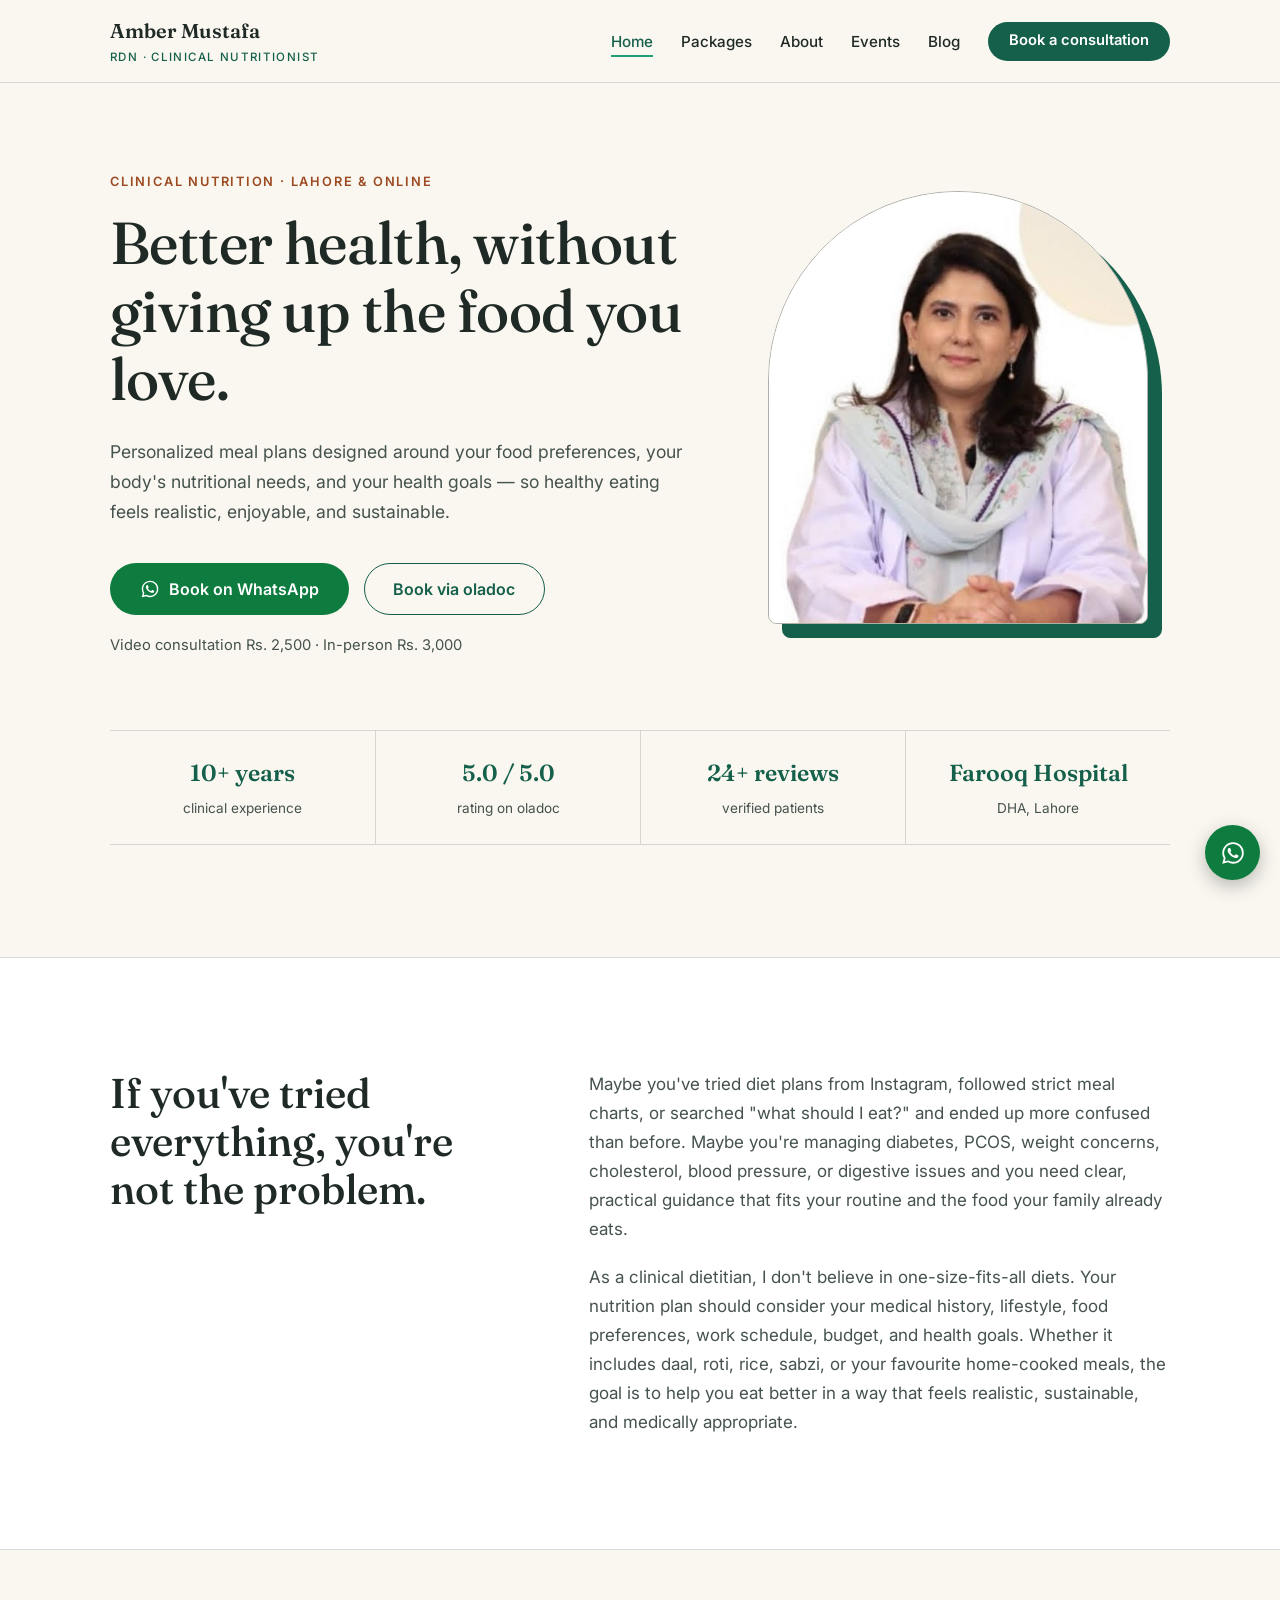
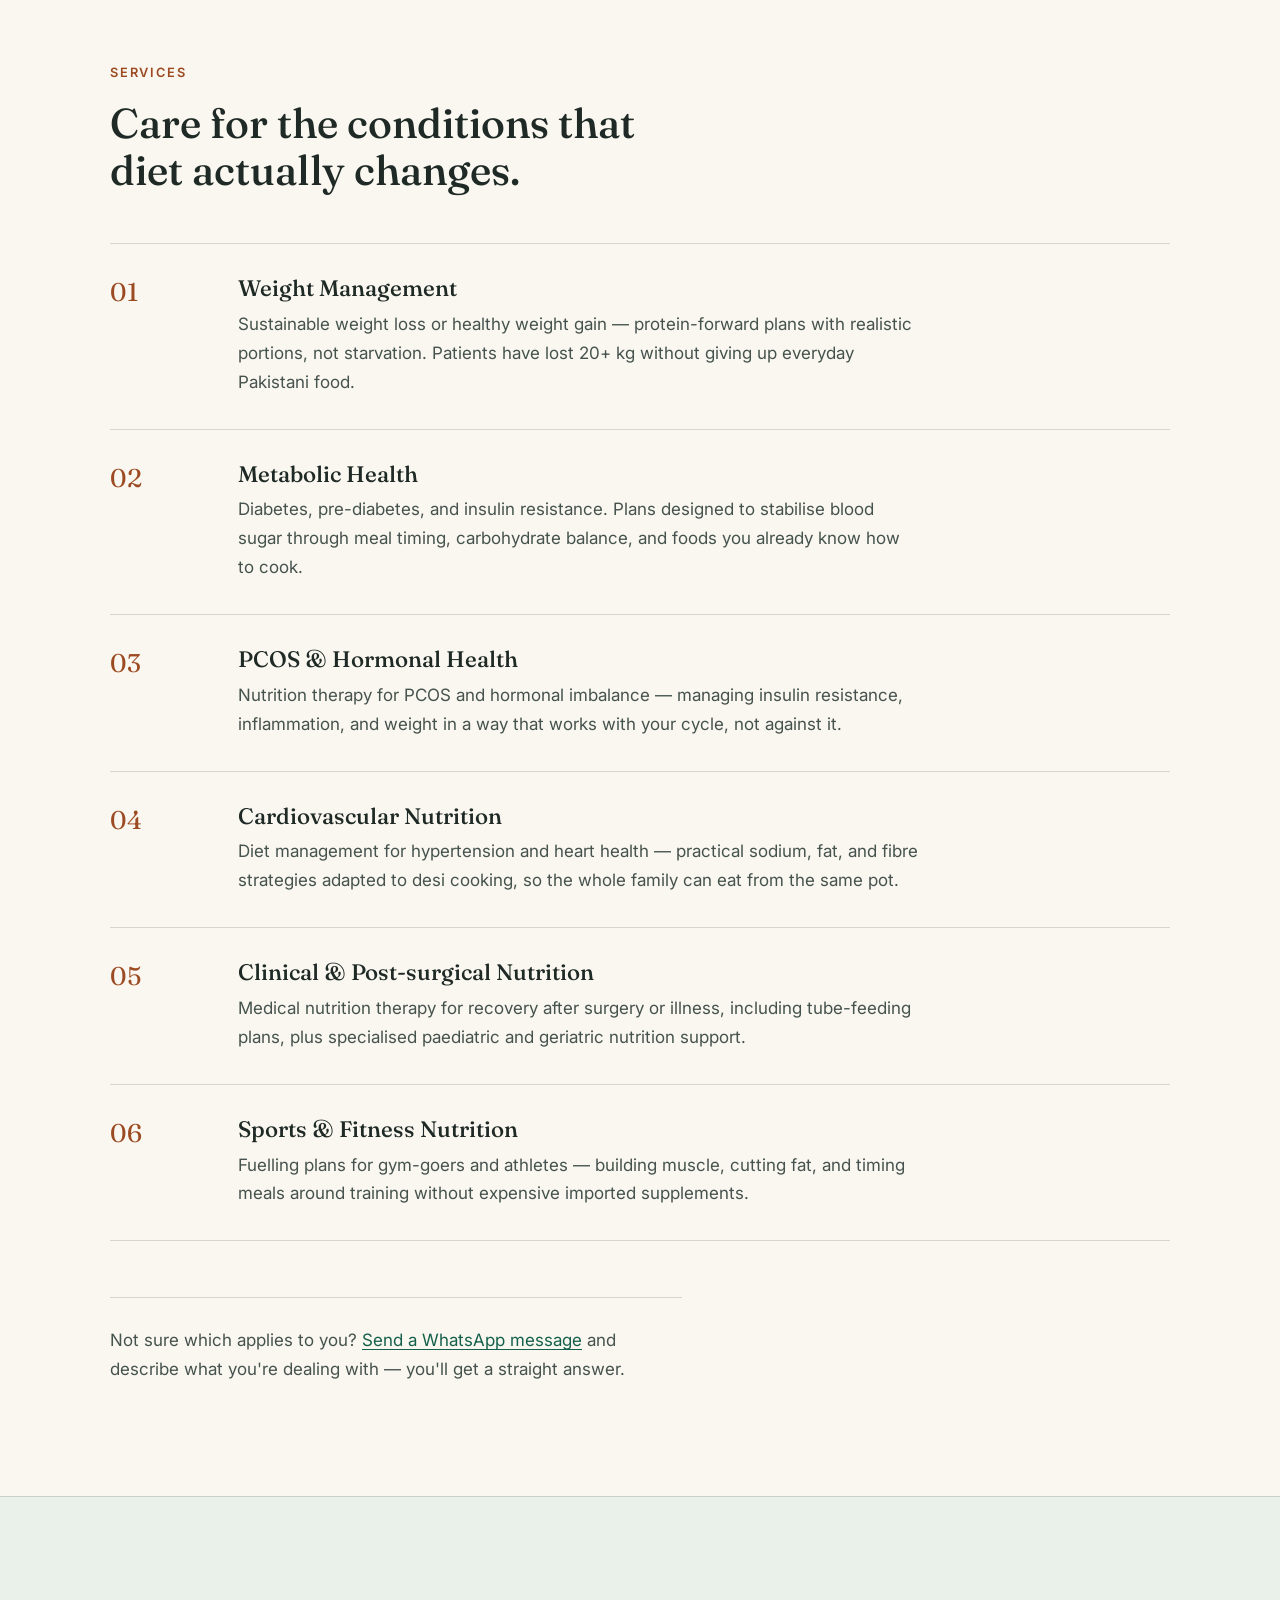
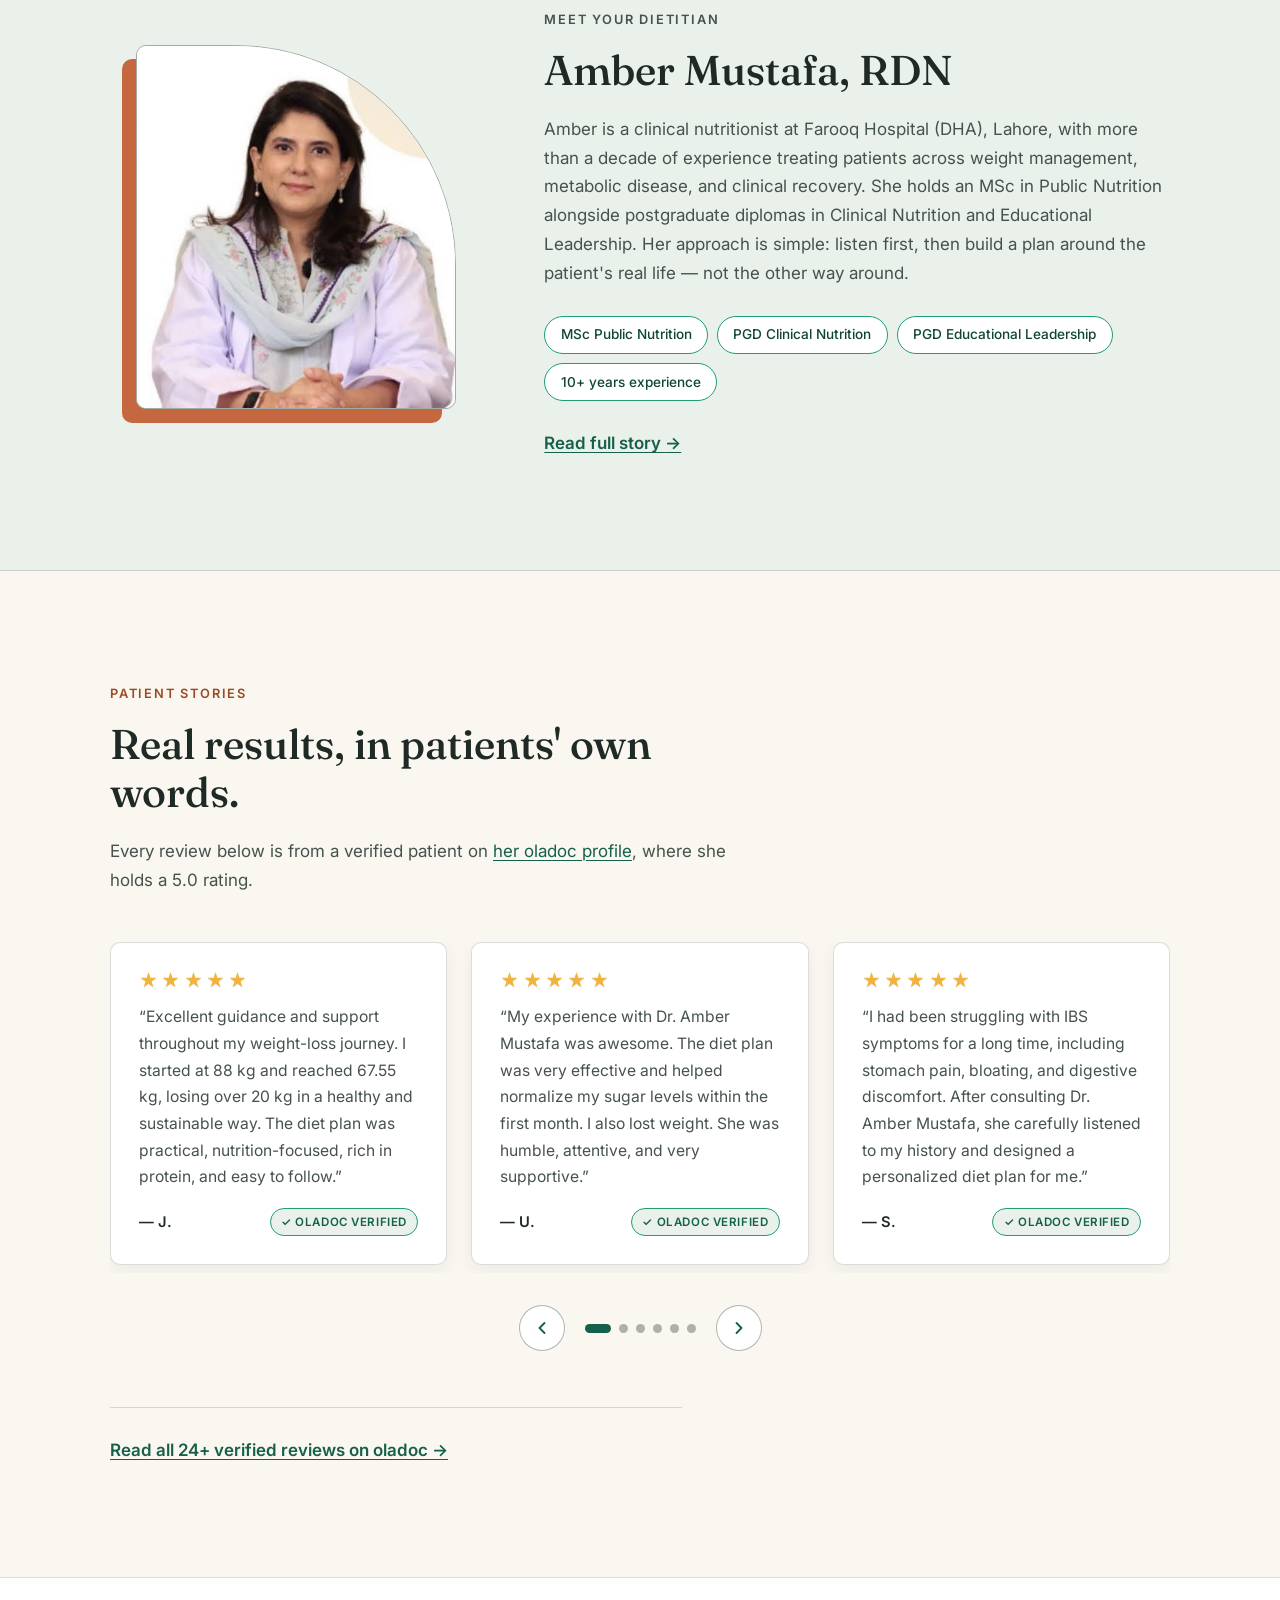
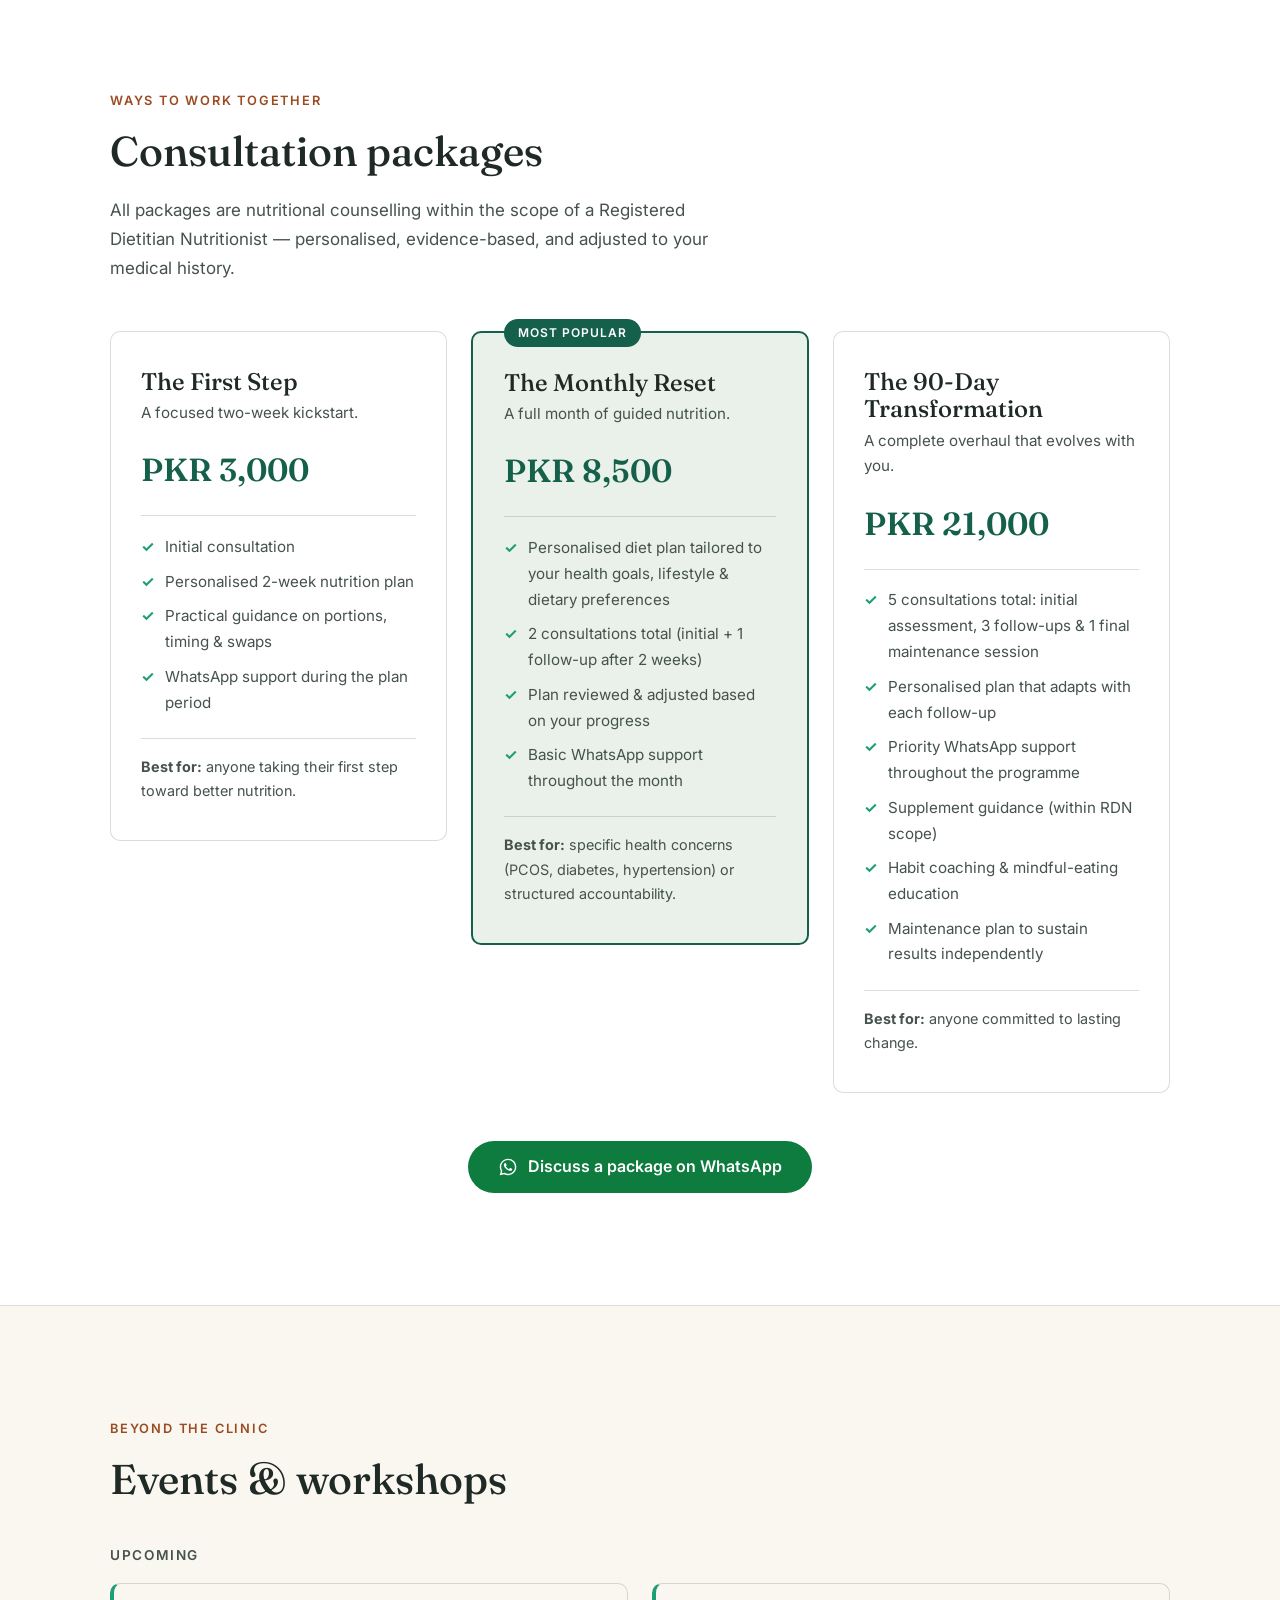
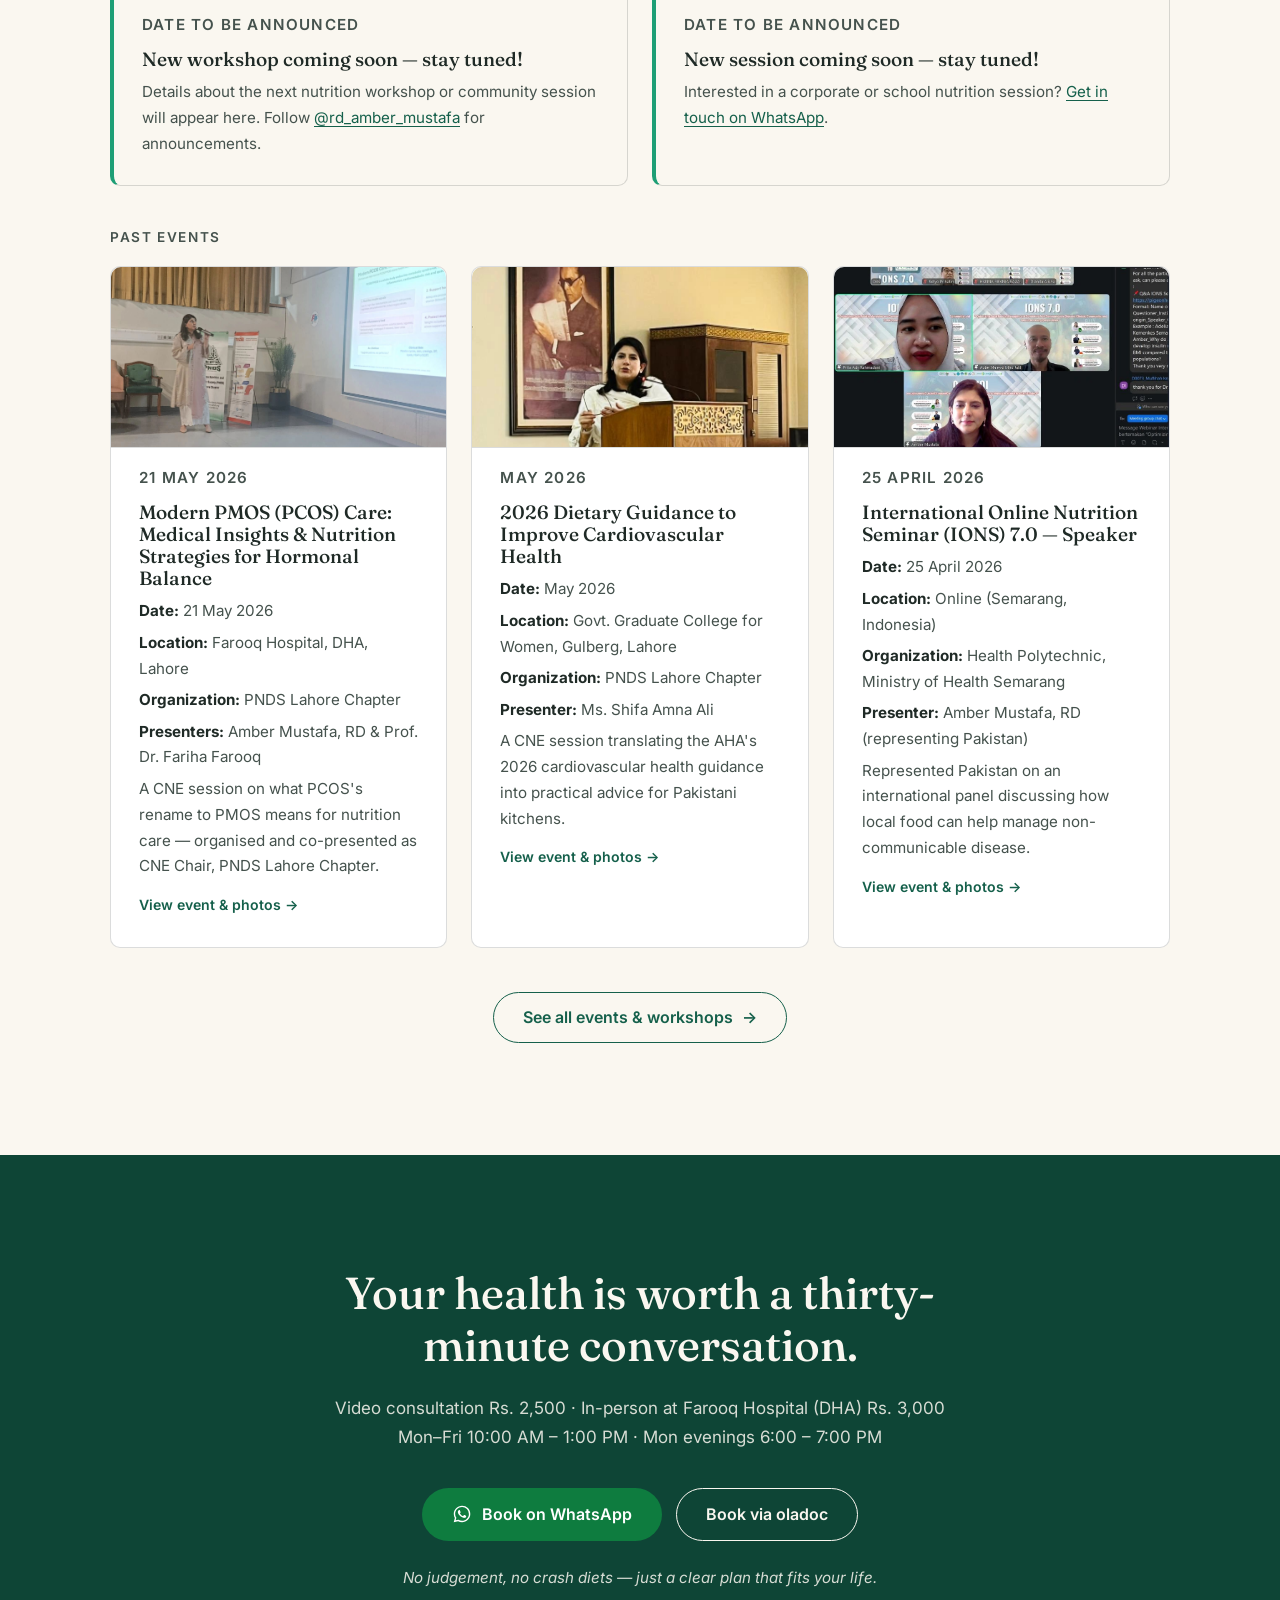
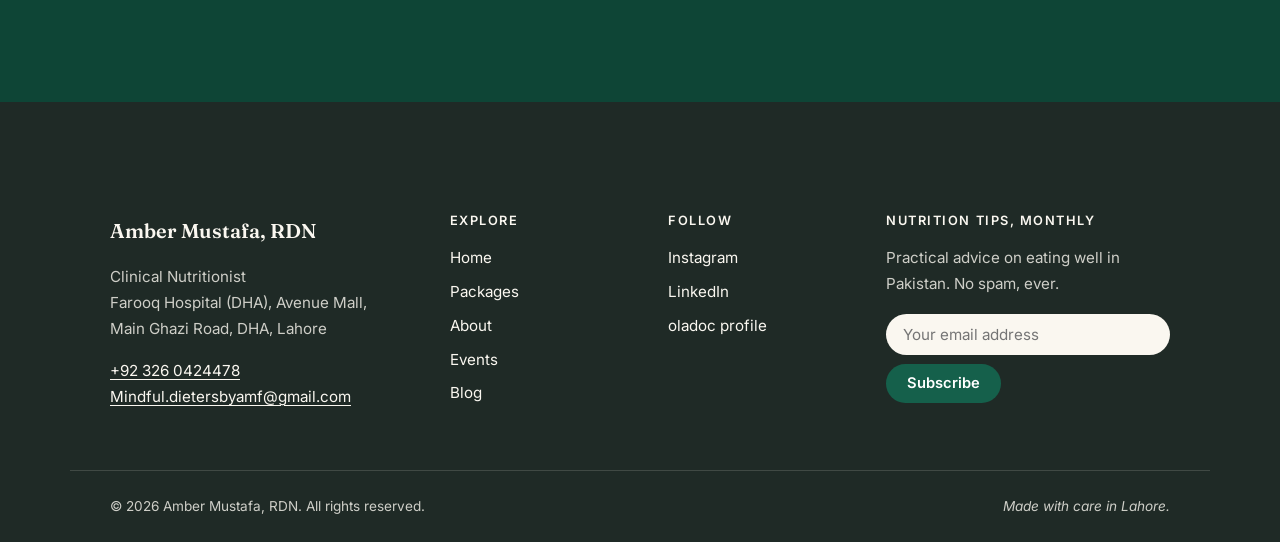
==== index.html @ fe20ed9d "Add files via upload" ====
<!DOCTYPE html>
<html lang="en">
<head>
  <meta charset="UTF-8">
  <meta name="viewport" content="width=device-width, initial-scale=1.0">
  <title>Amber Mustafa, RDN — Clinical Nutritionist in Lahore | Diet Plans Built Around Pakistani Food</title>
  <meta name="description" content="Book a consultation with Amber Mustafa, RDN — clinical nutritionist at Farooq Hospital DHA, Lahore. 10+ years of experience, 5.0★ on oladoc. Personalised plans for weight, diabetes, PCOS and more.">

  <!-- Open Graph -->
  <meta property="og:type" content="website">
  <meta property="og:title" content="Amber Mustafa, RDN — Clinical Nutritionist in Lahore">
  <meta property="og:description" content="Evidence-based nutrition care built around real Pakistani food. 10+ years of experience, 5.0★ rated on oladoc. Consult online or at Farooq Hospital DHA, Lahore.">
  <meta property="og:image" content="assets/images/amber-headshot.jpeg">
  <meta property="og:locale" content="en_PK">

  <!-- Twitter Card -->
  <meta name="twitter:card" content="summary_large_image">
  <meta name="twitter:title" content="Amber Mustafa, RDN — Clinical Nutritionist in Lahore">
  <meta name="twitter:description" content="Evidence-based nutrition care built around real Pakistani food. 10+ years of experience, 5.0★ rated on oladoc.">
  <meta name="twitter:image" content="assets/images/amber-headshot.jpeg">

  <!-- Fonts -->
  <link rel="preconnect" href="https://fonts.googleapis.com">
  <link rel="preconnect" href="https://fonts.gstatic.com" crossorigin>
  <link href="https://fonts.googleapis.com/css2?family=Fraunces:opsz,wght@9..144,400;9..144,500;9..144,600&family=Inter:wght@400;500;600&display=swap" rel="stylesheet">

  <link rel="stylesheet" href="style.css">

  <!-- Structured data: LocalBusiness + Person -->
  <script type="application/ld+json">
  {
    "@context": "https://schema.org",
    "@graph": [
      {
        "@type": "LocalBusiness",
        "@id": "#practice",
        "name": "Amber Mustafa, RDN — Clinical Nutritionist",
        "description": "Clinical nutrition and dietetics practice offering medical nutrition therapy, weight management, PCOS, diabetes and cardiovascular diet care in Lahore, Pakistan.",
        "image": "assets/images/amber-headshot.jpeg",
        "telephone": "+923260424478",
        "email": "Mindful.dietersbyamf@gmail.com",
        "priceRange": "PKR 2,500 – PKR 21,000",
        "address": {
          "@type": "PostalAddress",
          "streetAddress": "Farooq Hospital (DHA), Avenue Mall, Main Ghazi Road, DHA",
          "addressLocality": "Lahore",
          "addressCountry": "PK"
        },
        "openingHoursSpecification": [
          {
            "@type": "OpeningHoursSpecification",
            "dayOfWeek": ["Monday", "Tuesday", "Wednesday", "Thursday", "Friday"],
            "opens": "10:00",
            "closes": "13:00"
          },
          {
            "@type": "OpeningHoursSpecification",
            "dayOfWeek": "Monday",
            "opens": "18:00",
            "closes": "19:00"
          }
        ],
        "aggregateRating": {
          "@type": "AggregateRating",
          "ratingValue": "5.0",
          "reviewCount": "24"
        },
        "sameAs": [
          "https://www.instagram.com/rd_amber_mustafa/",
          "https://www.linkedin.com/in/amber-mustafa-rdn-b37b24142/",
          "https://oladoc.com/pakistan/lahore/dr/dietitian/amber-mustafa/3514798"
        ]
      },
      {
        "@type": "Person",
        "name": "Amber Mustafa",
        "honorificSuffix": "RDN",
        "jobTitle": "Clinical Nutritionist",
        "worksFor": { "@id": "#practice" },
        "alumniOf": "MSc Public Nutrition, PGD Clinical Nutrition, PGD Educational Leadership",
        "image": "assets/images/amber-headshot.jpeg",
        "sameAs": [
          "https://www.instagram.com/rd_amber_mustafa/",
          "https://www.linkedin.com/in/amber-mustafa-rdn-b37b24142/"
        ]
      }
    ]
  }
  </script>
</head>
<body>

  <a class="skip-link" href="#main">Skip to content</a>

  <!-- ============ HEADER ============ -->
  <header class="site-header">
    <div class="container header-inner">
      <a href="index.html" class="brand" aria-label="Amber Mustafa, RDN — home">
        <span class="brand-name">Amber Mustafa</span>
        <span class="brand-title">RDN · Clinical Nutritionist</span>
      </a>

      <nav class="site-nav" aria-label="Main navigation">
        <button class="nav-toggle" aria-expanded="false" aria-controls="nav-menu" aria-label="Open menu">
          <span class="nav-toggle-bar"></span>
          <span class="nav-toggle-bar"></span>
        </button>
        <ul id="nav-menu" class="nav-menu">
          <li><a href="index.html" aria-current="page">Home</a></li>
          <li><a href="index.html#packages">Packages</a></li>
          <li><a href="about.html">About</a></li>
          <li><a href="events.html">Events</a></li>
          <li><a href="blog.html">Blog</a></li>
          <li class="nav-cta-item">
            <a class="btn btn-primary btn-small" href="https://wa.me/923260424478?text=Hi%20Amber%2C%20I%27d%20like%20to%20book%20a%20nutrition%20consultation." target="_blank" rel="noopener">Book a consultation</a>
          </li>
        </ul>
      </nav>
    </div>
  </header>

  <main id="main">

    <!-- ============ HERO ============ -->
    <section class="hero">
      <div class="container hero-grid">
        <div class="hero-copy">
          <p class="eyebrow">Clinical nutrition · Lahore &amp; online</p>
          <h1>Better health, without giving up the food you love.</h1>
          <p class="hero-sub">
            Personalized meal plans designed around your food preferences, your body's
            nutritional needs, and your health goals — so healthy eating feels realistic,
            enjoyable, and sustainable.
          </p>
          <div class="hero-ctas">
            <a class="btn btn-whatsapp" href="https://wa.me/923260424478?text=Hi%20Amber%2C%20I%27d%20like%20to%20book%20a%20nutrition%20consultation." target="_blank" rel="noopener">
              <svg class="icon" viewBox="0 0 24 24" width="20" height="20" aria-hidden="true" fill="currentColor"><path d="M12.04 2c-5.46 0-9.91 4.45-9.91 9.91 0 1.75.46 3.45 1.32 4.95L2.05 22l5.25-1.38a9.87 9.87 0 0 0 4.74 1.21c5.46 0 9.91-4.45 9.91-9.91 0-2.65-1.03-5.14-2.9-7.01A9.82 9.82 0 0 0 12.04 2zm0 18.15a8.2 8.2 0 0 1-4.19-1.15l-.3-.18-3.12.82.83-3.04-.2-.31a8.2 8.2 0 0 1-1.26-4.38c0-4.54 3.7-8.24 8.24-8.24 2.2 0 4.27.86 5.82 2.42a8.18 8.18 0 0 1 2.41 5.83c0 4.54-3.7 8.23-8.23 8.23zm4.52-6.16c-.25-.13-1.47-.72-1.69-.81-.23-.08-.39-.12-.56.13-.16.25-.64.8-.78.97-.14.16-.29.18-.54.06-.25-.13-1.05-.39-2-1.23-.74-.66-1.23-1.47-1.38-1.72-.14-.25-.01-.38.11-.51.11-.11.25-.29.37-.43.12-.14.16-.25.25-.41.08-.17.04-.31-.02-.43-.06-.13-.56-1.34-.76-1.84-.2-.48-.41-.42-.56-.43h-.48c-.17 0-.43.06-.66.31-.22.25-.86.85-.86 2.07 0 1.22.89 2.4 1.01 2.56.12.17 1.75 2.67 4.23 3.74.59.26 1.05.41 1.41.52.59.19 1.13.16 1.56.1.48-.07 1.47-.6 1.67-1.18.21-.58.21-1.07.14-1.18-.06-.11-.22-.17-.47-.3z"/></svg>
              Book on WhatsApp
            </a>
            <a class="btn btn-secondary" href="https://oladoc.com/appointment/13651/3514798" target="_blank" rel="noopener">Book via oladoc</a>
          </div>
          <p class="hero-fees">Video consultation Rs. 2,500 · In-person Rs. 3,000</p>
        </div>

        <div class="hero-photo">
          <div class="photo-frame">
            <img src="assets/images/amber-headshot.jpeg" alt="Amber Mustafa, RDN, clinical nutritionist in Lahore" width="509" height="580">
          </div>
        </div>
      </div>

      <!-- Trust strip -->
      <div class="container">
        <ul class="trust-strip" aria-label="Credentials at a glance">
          <li><strong>10+ years</strong><span>clinical experience</span></li>
          <li><strong>5.0 / 5.0</strong><span>rating on oladoc</span></li>
          <li><strong>24+ reviews</strong><span>verified patients</span></li>
          <li><strong>Farooq Hospital</strong><span>DHA, Lahore</span></li>
        </ul>
      </div>
    </section>

    <!-- ============ PROBLEM / EMPATHY ============ -->
    <section class="empathy">
      <div class="container empathy-grid">
        <h2 class="section-heading">If you've tried everything, you're not the problem.</h2>
        <div class="empathy-copy">
          <p>
            Maybe you've tried diet plans from Instagram, followed strict meal charts, or searched
            "what should I eat?" and ended up more confused than before. Maybe you're managing diabetes,
            PCOS, weight concerns, cholesterol, blood pressure, or digestive issues and you need clear,
            practical guidance that fits your routine and the food your family already eats.
          </p>
          <p>
            As a clinical dietitian, I don't believe in one-size-fits-all diets. Your nutrition plan
            should consider your medical history, lifestyle, food preferences, work schedule, budget,
            and health goals. Whether it includes daal, roti, rice, sabzi, or your favourite home-cooked
            meals, the goal is to help you eat better in a way that feels realistic, sustainable, and
            medically appropriate.
          </p>
        </div>
      </div>
    </section>

    <!-- ============ SERVICES ============ -->
    <section class="services" id="services">
      <div class="container">
        <p class="eyebrow">Services</p>
        <h2 class="section-heading">Care for the conditions that diet actually changes.</h2>

        <ol class="services-list">
          <li class="service-item">
            <span class="service-num" aria-hidden="true">01</span>
            <div class="service-body">
              <h3>Weight Management</h3>
              <p>Sustainable weight loss or healthy weight gain — protein-forward plans with realistic portions, not starvation. Patients have lost 20+ kg without giving up everyday Pakistani food.</p>
            </div>
          </li>
          <li class="service-item">
            <span class="service-num" aria-hidden="true">02</span>
            <div class="service-body">
              <h3>Metabolic Health</h3>
              <p>Diabetes, pre-diabetes, and insulin resistance. Plans designed to stabilise blood sugar through meal timing, carbohydrate balance, and foods you already know how to cook.</p>
            </div>
          </li>
          <li class="service-item">
            <span class="service-num" aria-hidden="true">03</span>
            <div class="service-body">
              <h3>PCOS &amp; Hormonal Health</h3>
              <p>Nutrition therapy for PCOS and hormonal imbalance — managing insulin resistance, inflammation, and weight in a way that works with your cycle, not against it.</p>
            </div>
          </li>
          <li class="service-item">
            <span class="service-num" aria-hidden="true">04</span>
            <div class="service-body">
              <h3>Cardiovascular Nutrition</h3>
              <p>Diet management for hypertension and heart health — practical sodium, fat, and fibre strategies adapted to desi cooking, so the whole family can eat from the same pot.</p>
            </div>
          </li>
          <li class="service-item">
            <span class="service-num" aria-hidden="true">05</span>
            <div class="service-body">
              <h3>Clinical &amp; Post-surgical Nutrition</h3>
              <p>Medical nutrition therapy for recovery after surgery or illness, including tube-feeding plans, plus specialised paediatric and geriatric nutrition support.</p>
            </div>
          </li>
          <li class="service-item">
            <span class="service-num" aria-hidden="true">06</span>
            <div class="service-body">
              <h3>Sports &amp; Fitness Nutrition</h3>
              <p>Fuelling plans for gym-goers and athletes — building muscle, cutting fat, and timing meals around training without expensive imported supplements.</p>
            </div>
          </li>
        </ol>

        <p class="soft-cta">
          Not sure which applies to you?
          <a href="https://wa.me/923260424478?text=Hi%20Amber%2C%20I%27d%20like%20to%20book%20a%20nutrition%20consultation." target="_blank" rel="noopener">Send a WhatsApp message</a>
          and describe what you're dealing with — you'll get a straight answer.
        </p>
      </div>
    </section>

    <!-- ============ ABOUT SNIPPET ============ -->
    <section class="about-snippet">
      <div class="container about-grid">
        <div class="about-photo">
          <div class="photo-frame photo-frame-alt">
            <img src="assets/images/amber-headshot.jpeg" alt="Portrait of Amber Mustafa, RDN" width="509" height="580" loading="lazy">
          </div>
        </div>
        <div class="about-copy">
          <p class="eyebrow">Meet your dietitian</p>
          <h2 class="section-heading">Amber Mustafa, RDN</h2>
          <p>
            Amber is a clinical nutritionist at Farooq Hospital (DHA), Lahore, with more than a decade of
            experience treating patients across weight management, metabolic disease, and clinical recovery.
            She holds an MSc in Public Nutrition alongside postgraduate diplomas in Clinical Nutrition and
            Educational Leadership. Her approach is simple: listen first, then build a plan around the
            patient's real life — not the other way around.
          </p>
          <ul class="badge-row" aria-label="Qualifications">
            <li class="badge">MSc Public Nutrition</li>
            <li class="badge">PGD Clinical Nutrition</li>
            <li class="badge">PGD Educational Leadership</li>
            <li class="badge">10+ years experience</li>
          </ul>
          <a class="text-link" href="about.html">Read full story <span aria-hidden="true">&rarr;</span></a>
        </div>
      </div>
    </section>

    <!-- ============ TESTIMONIALS ============ -->
    <section class="testimonials">
      <div class="container">
        <p class="eyebrow">Patient stories</p>
        <h2 class="section-heading">Real results, in patients' own words.</h2>
        <p class="section-sub">Every review below is from a verified patient on <a href="https://oladoc.com/pakistan/lahore/dr/dietitian/amber-mustafa/3514798" target="_blank" rel="noopener">her oladoc profile</a>, where she holds a 5.0 rating.</p>

        <!--
          REVIEWS CAROUSEL — auto-rotates, pauses on hover, arrows + dots for manual control.
          To add a review: copy one <li class="carousel-slide">...</li> block below.
        -->
        <div class="carousel" data-carousel aria-roledescription="carousel" aria-label="Patient reviews">
          <div class="carousel-viewport">
            <ul class="carousel-track">
              <li class="carousel-slide">
                <figure class="testimonial">
                  <p class="stars" role="img" aria-label="Rated 5 out of 5 stars"><span aria-hidden="true">★★★★★</span></p>
                  <blockquote>
                    <p>“Excellent guidance and support throughout my weight-loss journey. I started at 88 kg and reached 67.55 kg, losing over 20 kg in a healthy and sustainable way. The diet plan was practical, nutrition-focused, rich in protein, and easy to follow.”</p>
                  </blockquote>
                  <figcaption>— J. <span class="verified-badge">✓ oladoc verified</span></figcaption>
                </figure>
              </li>
              <li class="carousel-slide">
                <figure class="testimonial">
                  <p class="stars" role="img" aria-label="Rated 5 out of 5 stars"><span aria-hidden="true">★★★★★</span></p>
                  <blockquote>
                    <p>“My experience with Dr. Amber Mustafa was awesome. The diet plan was very effective and helped normalize my sugar levels within the first month. I also lost weight. She was humble, attentive, and very supportive.”</p>
                  </blockquote>
                  <figcaption>— U. <span class="verified-badge">✓ oladoc verified</span></figcaption>
                </figure>
              </li>
              <li class="carousel-slide">
                <figure class="testimonial">
                  <p class="stars" role="img" aria-label="Rated 5 out of 5 stars"><span aria-hidden="true">★★★★★</span></p>
                  <blockquote>
                    <p>“I had been struggling with IBS symptoms for a long time, including stomach pain, bloating, and digestive discomfort. After consulting Dr. Amber Mustafa, she carefully listened to my history and designed a personalized diet plan for me.”</p>
                  </blockquote>
                  <figcaption>— S. <span class="verified-badge">✓ oladoc verified</span></figcaption>
                </figure>
              </li>
              <li class="carousel-slide">
                <figure class="testimonial">
                  <p class="stars" role="img" aria-label="Rated 5 out of 5 stars"><span aria-hidden="true">★★★★★</span></p>
                  <blockquote>
                    <p>“Highly recommend her. She is polite and professional, listened carefully to my concerns, and adjusted my diet plan according to my likes and dislikes. She did not rush the consultation and encouraged me to stay in contact for better results.”</p>
                  </blockquote>
                  <figcaption>— L. <span class="verified-badge">✓ oladoc verified</span></figcaption>
                </figure>
              </li>
              <li class="carousel-slide">
                <figure class="testimonial">
                  <p class="stars" role="img" aria-label="Rated 5 out of 5 stars"><span aria-hidden="true">★★★★★</span></p>
                  <blockquote>
                    <p>“She is very kind and charming. She listened to me and explained everything in a very satisfactory way. Her method of staying in touch with the patient is really impressive. 100% recommended.”</p>
                  </blockquote>
                  <figcaption>— A. <span class="verified-badge">✓ oladoc verified</span></figcaption>
                </figure>
              </li>
              <li class="carousel-slide">
                <figure class="testimonial">
                  <p class="stars" role="img" aria-label="Rated 5 out of 5 stars"><span aria-hidden="true">★★★★★</span></p>
                  <blockquote>
                    <p>“I had a very good experience. She is an attentive listener and gives you proper time to explain everything without rushing. What I appreciated most was how clearly she answered every question and concern I had.”</p>
                  </blockquote>
                  <figcaption>— Anonymous <span class="verified-badge">✓ oladoc verified</span></figcaption>
                </figure>
              </li>
              <li class="carousel-slide">
                <figure class="testimonial">
                  <p class="stars" role="img" aria-label="Rated 5 out of 5 stars"><span aria-hidden="true">★★★★★</span></p>
                  <blockquote>
                    <p>“An amazing dietitian with a very kind and understanding nature. She listens patiently and makes you feel completely comfortable. Her supportive attitude really motivates you to stay consistent.”</p>
                  </blockquote>
                  <figcaption>— A. <span class="verified-badge">✓ oladoc verified</span></figcaption>
                </figure>
              </li>
              <li class="carousel-slide">
                <figure class="testimonial">
                  <p class="stars" role="img" aria-label="Rated 5 out of 5 stars"><span aria-hidden="true">★★★★★</span></p>
                  <blockquote>
                    <p>“Great experience. Ms. Amber Mustafa was clear, professional, and very helpful. Highly recommended.”</p>
                  </blockquote>
                  <figcaption>— A. <span class="verified-badge">✓ oladoc verified</span></figcaption>
                </figure>
              </li>
            </ul>
          </div>

          <div class="carousel-controls">
            <button type="button" class="carousel-btn" data-dir="prev" aria-label="Previous reviews">
              <svg viewBox="0 0 24 24" width="20" height="20" aria-hidden="true" fill="none" stroke="currentColor" stroke-width="2.2" stroke-linecap="round" stroke-linejoin="round"><path d="M15 18l-6-6 6-6"/></svg>
            </button>
            <div class="carousel-dots" role="tablist" aria-label="Review pages"></div>
            <button type="button" class="carousel-btn" data-dir="next" aria-label="Next reviews">
              <svg viewBox="0 0 24 24" width="20" height="20" aria-hidden="true" fill="none" stroke="currentColor" stroke-width="2.2" stroke-linecap="round" stroke-linejoin="round"><path d="M9 6l6 6-6 6"/></svg>
            </button>
          </div>
        </div>

        <p class="soft-cta">
          <a class="text-link" href="https://oladoc.com/pakistan/lahore/dr/dietitian/amber-mustafa/3514798" target="_blank" rel="noopener">Read all 24+ verified reviews on oladoc <span aria-hidden="true">&rarr;</span></a>
        </p>
      </div>
    </section>

    <!-- ============ CONSULTATION PACKAGES ============ -->
    <section class="packages" id="packages">
      <div class="container">
        <p class="eyebrow">Ways to work together</p>
        <h2 class="section-heading">Consultation packages</h2>
        <p class="section-sub">All packages are nutritional counselling within the scope of a Registered Dietitian Nutritionist — personalised, evidence-based, and adjusted to your medical history.</p>

        <div class="package-grid">
          <article class="package-card">
            <h3>The First Step</h3>
            <p class="package-tagline">A focused two-week kickstart.</p>
            <p class="package-price">PKR 3,000</p>
            <ul class="package-includes">
              <li>Initial consultation</li>
              <li>Personalised 2-week nutrition plan</li>
              <li>Practical guidance on portions, timing &amp; swaps</li>
              <li>WhatsApp support during the plan period</li>
            </ul>
            <p class="package-fit"><strong>Best for:</strong> anyone taking their first step toward better nutrition.</p>
          </article>

          <article class="package-card package-featured">
            <p class="package-flag">Most popular</p>
            <h3>The Monthly Reset</h3>
            <p class="package-tagline">A full month of guided nutrition.</p>
            <p class="package-price">PKR 8,500</p>
            <ul class="package-includes">
              <li>Personalised diet plan tailored to your health goals, lifestyle &amp; dietary preferences</li>
              <li>2 consultations total (initial + 1 follow-up after 2 weeks)</li>
              <li>Plan reviewed &amp; adjusted based on your progress</li>
              <li>Basic WhatsApp support throughout the month</li>
            </ul>
            <p class="package-fit"><strong>Best for:</strong> specific health concerns (PCOS, diabetes, hypertension) or structured accountability.</p>
          </article>

          <article class="package-card">
            <h3>The 90-Day Transformation</h3>
            <p class="package-tagline">A complete overhaul that evolves with you.</p>
            <p class="package-price">PKR 21,000</p>
            <ul class="package-includes">
              <li>5 consultations total: initial assessment, 3 follow-ups &amp; 1 final maintenance session</li>
              <li>Personalised plan that adapts with each follow-up</li>
              <li>Priority WhatsApp support throughout the programme</li>
              <li>Supplement guidance (within RDN scope)</li>
              <li>Habit coaching &amp; mindful-eating education</li>
              <li>Maintenance plan to sustain results independently</li>
            </ul>
            <p class="package-fit"><strong>Best for:</strong> anyone committed to lasting change.</p>
          </article>
        </div>

        <div class="packages-cta">
          <a class="btn btn-whatsapp" href="https://wa.me/923260424478?text=Hi%20Amber%2C%20I%27d%20like%20to%20book%20a%20nutrition%20consultation." target="_blank" rel="noopener">
            <svg class="icon" viewBox="0 0 24 24" width="20" height="20" aria-hidden="true" fill="currentColor"><path d="M12.04 2c-5.46 0-9.91 4.45-9.91 9.91 0 1.75.46 3.45 1.32 4.95L2.05 22l5.25-1.38a9.87 9.87 0 0 0 4.74 1.21c5.46 0 9.91-4.45 9.91-9.91 0-2.65-1.03-5.14-2.9-7.01A9.82 9.82 0 0 0 12.04 2zm0 18.15a8.2 8.2 0 0 1-4.19-1.15l-.3-.18-3.12.82.83-3.04-.2-.31a8.2 8.2 0 0 1-1.26-4.38c0-4.54 3.7-8.24 8.24-8.24 2.2 0 4.27.86 5.82 2.42a8.18 8.18 0 0 1 2.41 5.83c0 4.54-3.7 8.23-8.23 8.23zm4.52-6.16c-.25-.13-1.47-.72-1.69-.81-.23-.08-.39-.12-.56.13-.16.25-.64.8-.78.97-.14.16-.29.18-.54.06-.25-.13-1.05-.39-2-1.23-.74-.66-1.23-1.47-1.38-1.72-.14-.25-.01-.38.11-.51.11-.11.25-.29.37-.43.12-.14.16-.25.25-.41.08-.17.04-.31-.02-.43-.06-.13-.56-1.34-.76-1.84-.2-.48-.41-.42-.56-.43h-.48c-.17 0-.43.06-.66.31-.22.25-.86.85-.86 2.07 0 1.22.89 2.4 1.01 2.56.12.17 1.75 2.67 4.23 3.74.59.26 1.05.41 1.41.52.59.19 1.13.16 1.56.1.48-.07 1.47-.6 1.67-1.18.21-.58.21-1.07.14-1.18-.06-.11-.22-.17-.47-.3z"/></svg>
            Discuss a package on WhatsApp
          </a>
        </div>
      </div>
    </section>

    <!-- ============ EVENTS & WORKSHOPS ============ -->
    <!--
      HOW TO EDIT EVENTS:
      Each event is one <article class="event-card"> block.
      To add a real event, replace the placeholder text inside an existing card,
      or copy a whole <article>...</article> block and paste it in the same list.
      Use class "event-card upcoming" for upcoming events and "event-card past" for past ones.
    -->
    <section class="events" id="events">
      <div class="container">
        <p class="eyebrow">Beyond the clinic</p>
        <h2 class="section-heading">Events &amp; workshops</h2>

        <h3 class="events-subheading">Upcoming</h3>
        <div class="event-grid">
          <!-- UPCOMING EVENT TEMPLATE — replace the text below with real event details -->
          <article class="event-card upcoming">
            <p class="event-date">Date to be announced</p>
            <h4>New workshop coming soon — stay tuned!</h4>
            <p>Details about the next nutrition workshop or community session will appear here. Follow <a href="https://www.instagram.com/rd_amber_mustafa/" target="_blank" rel="noopener">@rd_amber_mustafa</a> for announcements.</p>
          </article>
          <article class="event-card upcoming">
            <p class="event-date">Date to be announced</p>
            <h4>New session coming soon — stay tuned!</h4>
            <p>Interested in a corporate or school nutrition session? <a href="https://wa.me/923260424478?text=Hi%20Amber%2C%20I%27d%20like%20to%20ask%20about%20a%20workshop." target="_blank" rel="noopener">Get in touch on WhatsApp</a>.</p>
          </article>
        </div>

        <h3 class="events-subheading">Past events</h3>
        <div class="event-grid">

          <a class="event-card past" href="event-pcos-cne.html">
            <figure class="event-image"><img src="assets/images/PMOS3.jpeg" alt="Amber Mustafa presenting at the PCOS/PMOS CNE session, Farooq Hospital, Lahore" loading="lazy"></figure>
            <p class="event-date">21 May 2026</p>
            <h4>Modern PMOS (PCOS) Care: Medical Insights &amp; Nutrition Strategies for Hormonal Balance</h4>
            <p class="event-field"><strong>Date:</strong> 21 May 2026</p>
            <p class="event-field"><strong>Location:</strong> Farooq Hospital, DHA, Lahore</p>
            <p class="event-field"><strong>Organization:</strong> PNDS Lahore Chapter</p>
            <p class="event-field"><strong>Presenters:</strong> Amber Mustafa, RD &amp; Prof. Dr. Fariha Farooq</p>
            <p>A CNE session on what PCOS's rename to PMOS means for nutrition care — organised and co-presented as CNE Chair, PNDS Lahore Chapter.</p>
            <span class="event-card-more">View event &amp; photos &rarr;</span>
          </a>

          <a class="event-card past" href="event-cardiovascular-cne.html">
            <figure class="event-image"><img src="assets/images/Cardiovascular2.jpeg" alt="Speaker presenting at the cardiovascular health CNE session, Government Graduate College for Women, Gulberg, Lahore" loading="lazy"></figure>
            <p class="event-date">May 2026</p>
            <h4>2026 Dietary Guidance to Improve Cardiovascular Health</h4>
            <p class="event-field"><strong>Date:</strong> May 2026</p>
            <p class="event-field"><strong>Location:</strong> Govt. Graduate College for Women, Gulberg, Lahore</p>
            <p class="event-field"><strong>Organization:</strong> PNDS Lahore Chapter</p>
            <p class="event-field"><strong>Presenter:</strong> Ms. Shifa Amna Ali</p>
            <p>A CNE session translating the AHA's 2026 cardiovascular health guidance into practical advice for Pakistani kitchens.</p>
            <span class="event-card-more">View event &amp; photos &rarr;</span>
          </a>

          <a class="event-card past" href="event-ions7-keynote.html">
            <figure class="event-image"><img src="assets/images/intl_online1.jpeg" alt="Amber Mustafa speaking on the IONS 7.0 international panel" loading="lazy"></figure>
            <p class="event-date">25 April 2026</p>
            <h4>International Online Nutrition Seminar (IONS) 7.0 — Speaker</h4>
            <p class="event-field"><strong>Date:</strong> 25 April 2026</p>
            <p class="event-field"><strong>Location:</strong> Online (Semarang, Indonesia)</p>
            <p class="event-field"><strong>Organization:</strong> Health Polytechnic, Ministry of Health Semarang</p>
            <p class="event-field"><strong>Presenter:</strong> Amber Mustafa, RD (representing Pakistan)</p>
            <p>Represented Pakistan on an international panel discussing how local food can help manage non-communicable disease.</p>
            <span class="event-card-more">View event &amp; photos &rarr;</span>
          </a>

        </div>

        <p class="events-cta">
          <a class="btn btn-secondary" href="events.html">See all events &amp; workshops <span aria-hidden="true">&rarr;</span></a>
        </p>
      </div>
    </section>

    <!-- ============ FINAL CTA ============ -->
    <section class="final-cta">
      <div class="container">
        <h2>Your health is worth a thirty-minute conversation.</h2>
        <p>
          Video consultation Rs. 2,500 · In-person at Farooq Hospital (DHA) Rs. 3,000<br>
          Mon–Fri 10:00 AM – 1:00 PM · Mon evenings 6:00 – 7:00 PM
        </p>
        <div class="hero-ctas final-ctas">
          <a class="btn btn-whatsapp" href="https://wa.me/923260424478?text=Hi%20Amber%2C%20I%27d%20like%20to%20book%20a%20nutrition%20consultation." target="_blank" rel="noopener">
            <svg class="icon" viewBox="0 0 24 24" width="20" height="20" aria-hidden="true" fill="currentColor"><path d="M12.04 2c-5.46 0-9.91 4.45-9.91 9.91 0 1.75.46 3.45 1.32 4.95L2.05 22l5.25-1.38a9.87 9.87 0 0 0 4.74 1.21c5.46 0 9.91-4.45 9.91-9.91 0-2.65-1.03-5.14-2.9-7.01A9.82 9.82 0 0 0 12.04 2zm0 18.15a8.2 8.2 0 0 1-4.19-1.15l-.3-.18-3.12.82.83-3.04-.2-.31a8.2 8.2 0 0 1-1.26-4.38c0-4.54 3.7-8.24 8.24-8.24 2.2 0 4.27.86 5.82 2.42a8.18 8.18 0 0 1 2.41 5.83c0 4.54-3.7 8.23-8.23 8.23zm4.52-6.16c-.25-.13-1.47-.72-1.69-.81-.23-.08-.39-.12-.56.13-.16.25-.64.8-.78.97-.14.16-.29.18-.54.06-.25-.13-1.05-.39-2-1.23-.74-.66-1.23-1.47-1.38-1.72-.14-.25-.01-.38.11-.51.11-.11.25-.29.37-.43.12-.14.16-.25.25-.41.08-.17.04-.31-.02-.43-.06-.13-.56-1.34-.76-1.84-.2-.48-.41-.42-.56-.43h-.48c-.17 0-.43.06-.66.31-.22.25-.86.85-.86 2.07 0 1.22.89 2.4 1.01 2.56.12.17 1.75 2.67 4.23 3.74.59.26 1.05.41 1.41.52.59.19 1.13.16 1.56.1.48-.07 1.47-.6 1.67-1.18.21-.58.21-1.07.14-1.18-.06-.11-.22-.17-.47-.3z"/></svg>
            Book on WhatsApp
          </a>
          <a class="btn btn-secondary btn-secondary-light" href="https://oladoc.com/appointment/13651/3514798" target="_blank" rel="noopener">Book via oladoc</a>
        </div>
        <p class="reassurance">No judgement, no crash diets — just a clear plan that fits your life.</p>
      </div>
    </section>

  </main>

  <!-- ============ FOOTER ============ -->
  <footer class="site-footer">
    <div class="container footer-grid">
      <div class="footer-brand">
        <p class="brand-name">Amber Mustafa, RDN</p>
        <p>Clinical Nutritionist<br>Farooq Hospital (DHA), Avenue Mall,<br>Main Ghazi Road, DHA, Lahore</p>
        <p><a href="tel:+923260424478">+92 326 0424478</a><br>
        <a href="mailto:Mindful.dietersbyamf@gmail.com">Mindful.dietersbyamf@gmail.com</a></p>
      </div>

      <nav class="footer-nav" aria-label="Footer navigation">
        <h3>Explore</h3>
        <ul>
          <li><a href="index.html">Home</a></li>
          <li><a href="index.html#packages">Packages</a></li>
          <li><a href="about.html">About</a></li>
          <li><a href="events.html">Events</a></li>
          <li><a href="blog.html">Blog</a></li>
        </ul>
      </nav>

      <div class="footer-social">
        <h3>Follow</h3>
        <ul>
          <li><a href="https://www.instagram.com/rd_amber_mustafa/" target="_blank" rel="noopener">Instagram</a></li>
          <li><a href="https://www.linkedin.com/in/amber-mustafa-rdn-b37b24142/" target="_blank" rel="noopener">LinkedIn</a></li>
          <li><a href="https://oladoc.com/pakistan/lahore/dr/dietitian/amber-mustafa/3514798" target="_blank" rel="noopener">oladoc profile</a></li>
        </ul>
      </div>

      <div class="footer-newsletter">
        <h3>Nutrition tips, monthly</h3>
        <p>Practical advice on eating well in Pakistan. No spam, ever.</p>
        <!-- NEWSLETTER: connect this form to Mailchimp / ConvertKit later.
             Replace the JS handler in script.js (newsletterForm) with the
             provider's form action URL and remove the preventDefault. -->
        <form id="newsletter-form" class="newsletter-form" novalidate>
          <label for="newsletter-email" class="visually-hidden">Email address</label>
          <input type="email" id="newsletter-email" name="email" placeholder="Your email address" required autocomplete="email">
          <button type="submit" class="btn btn-primary btn-small">Subscribe</button>
        </form>
        <p id="newsletter-thanks" class="newsletter-thanks" hidden>Thank you — you're on the list!</p>
      </div>
    </div>

    <div class="container footer-bottom">
      <p>&copy; <span id="year">2026</span> Amber Mustafa, RDN. All rights reserved.</p>
      <p class="footer-warm">Made with care in Lahore.</p>
    </div>
  </footer>

  <!-- ============ FLOATING WHATSAPP BUTTON ============ -->
  <a class="whatsapp-fab" href="https://wa.me/923260424478?text=Hi%20Amber%2C%20I%27d%20like%20to%20book%20a%20nutrition%20consultation." target="_blank" rel="noopener" aria-label="Chat with Amber on WhatsApp">
    <svg viewBox="0 0 24 24" width="26" height="26" aria-hidden="true" fill="currentColor"><path d="M12.04 2c-5.46 0-9.91 4.45-9.91 9.91 0 1.75.46 3.45 1.32 4.95L2.05 22l5.25-1.38a9.87 9.87 0 0 0 4.74 1.21c5.46 0 9.91-4.45 9.91-9.91 0-2.65-1.03-5.14-2.9-7.01A9.82 9.82 0 0 0 12.04 2zm0 18.15a8.2 8.2 0 0 1-4.19-1.15l-.3-.18-3.12.82.83-3.04-.2-.31a8.2 8.2 0 0 1-1.26-4.38c0-4.54 3.7-8.24 8.24-8.24 2.2 0 4.27.86 5.82 2.42a8.18 8.18 0 0 1 2.41 5.83c0 4.54-3.7 8.23-8.23 8.23zm4.52-6.16c-.25-.13-1.47-.72-1.69-.81-.23-.08-.39-.12-.56.13-.16.25-.64.8-.78.97-.14.16-.29.18-.54.06-.25-.13-1.05-.39-2-1.23-.74-.66-1.23-1.47-1.38-1.72-.14-.25-.01-.38.11-.51.11-.11.25-.29.37-.43.12-.14.16-.25.25-.41.08-.17.04-.31-.02-.43-.06-.13-.56-1.34-.76-1.84-.2-.48-.41-.42-.56-.43h-.48c-.17 0-.43.06-.66.31-.22.25-.86.85-.86 2.07 0 1.22.89 2.4 1.01 2.56.12.17 1.75 2.67 4.23 3.74.59.26 1.05.41 1.41.52.59.19 1.13.16 1.56.1.48-.07 1.47-.6 1.67-1.18.21-.58.21-1.07.14-1.18-.06-.11-.22-.17-.47-.3z"/></svg>
    <span class="whatsapp-fab-label">Chat on WhatsApp</span>
  </a>

  <script src="script.js"></script>
</body>
</html>
---- style.css ----
/* ============================================================
   Amber Mustafa, RDN — Clinical Nutritionist, Lahore
   Design system: "Warm Editorial"
   Type:    Fraunces (display serif) + Inter (body sans)
   Palette: cream base, ink text, deep teal primary,
            terracotta editorial accent, WhatsApp green for booking
   ============================================================ */

/* ---------- Custom properties ---------- */
:root {
  --cream:        #FAF7F0;
  --white:        #FFFFFF;
  --ink:          #1F2A26;
  --ink-soft:     #45524D;
  --teal:         #15604B;   /* primary — her #1D9E75 deepened for contrast */
  --teal-bright:  #1D9E75;   /* original letterhead teal, used as accent */
  --teal-deep:    #0E4536;
  --sage:         #EAF1EB;
  --rust:         #9C4A21;   /* terracotta, darkened for AA text */
  --terracotta:   #C5683F;   /* decorative only */
  --whatsapp:     #0E7C3F;   /* WhatsApp green deepened for WCAG AA with white text */
  --star:         #F2B33D;   /* warm rating-star yellow */
  --line:         rgba(31, 42, 38, 0.16);
  --line-strong:  rgba(31, 42, 38, 0.35);

  --font-display: "Fraunces", Georgia, serif;
  --font-body:    "Inter", -apple-system, "Segoe UI", sans-serif;

  --container:    1140px;
  --section-pad:  clamp(4rem, 9vw, 7rem);
  --radius:       10px;
}

/* ---------- Reset & base ---------- */
*,
*::before,
*::after { box-sizing: border-box; margin: 0; padding: 0; }

html { scroll-behavior: smooth; }

@media (prefers-reduced-motion: reduce) {
  html { scroll-behavior: auto; }
  *, *::before, *::after {
    animation-duration: 0.01ms !important;
    animation-iteration-count: 1 !important;
    transition-duration: 0.01ms !important;
  }
}

body {
  font-family: var(--font-body);
  font-size: 1.0625rem;
  line-height: 1.7;
  color: var(--ink);
  background: var(--cream);
  -webkit-font-smoothing: antialiased;
}

img { max-width: 100%; height: auto; display: block; }

h1, h2, h3, h4 {
  font-family: var(--font-display);
  font-weight: 500;
  line-height: 1.15;
  color: var(--ink);
}

h1 { font-size: clamp(2.3rem, 5.2vw, 3.7rem); letter-spacing: -0.01em; }

a { color: var(--teal); text-decoration-thickness: 1px; text-underline-offset: 3px; }
a:hover { color: var(--teal-deep); }

a:focus-visible,
button:focus-visible,
input:focus-visible {
  outline: 3px solid var(--teal-bright);
  outline-offset: 3px;
  border-radius: 2px;
}

::selection { background: var(--teal-bright); color: var(--white); }

/* ---------- Utilities ---------- */
.container {
  max-width: var(--container);
  margin-inline: auto;
  padding-inline: clamp(1.25rem, 4vw, 2.5rem);
}

.visually-hidden {
  position: absolute;
  width: 1px; height: 1px;
  margin: -1px; padding: 0;
  overflow: hidden;
  clip: rect(0 0 0 0);
  white-space: nowrap;
  border: 0;
}

.skip-link {
  position: absolute;
  top: -100%;
  left: 1rem;
  z-index: 200;
  padding: 0.6rem 1.2rem;
  background: var(--ink);
  color: var(--cream);
  border-radius: 0 0 var(--radius) var(--radius);
}
.skip-link:focus { top: 0; color: var(--cream); }

.eyebrow {
  font-size: 0.8rem;
  font-weight: 600;
  letter-spacing: 0.14em;
  text-transform: uppercase;
  color: var(--rust);
  margin-bottom: 1rem;
}

.section-heading {
  font-size: clamp(1.8rem, 3.6vw, 2.6rem);
  max-width: 22ch;
  margin-bottom: 1.25rem;
}

.section-sub {
  max-width: 58ch;
  color: var(--ink-soft);
  margin-bottom: 3rem;
}

.text-link {
  font-weight: 600;
  color: var(--teal);
}

.soft-cta {
  margin-top: 3.5rem;
  padding-top: 1.75rem;
  border-top: 1px solid var(--line);
  max-width: 52ch;
  color: var(--ink-soft);
}

/* ---------- Buttons ---------- */
.btn {
  display: inline-flex;
  align-items: center;
  gap: 0.6rem;
  padding: 0.95rem 1.8rem;
  font-family: var(--font-body);
  font-size: 1rem;
  font-weight: 600;
  line-height: 1.2;
  text-decoration: none;
  border: 1.5px solid transparent;
  border-radius: 999px;
  cursor: pointer;
  transition: background-color 0.18s ease, color 0.18s ease, border-color 0.18s ease, transform 0.18s ease;
}
.btn:hover { transform: translateY(-1px); }
.btn .icon { flex-shrink: 0; }

.btn-primary {
  background: var(--teal);
  color: var(--white);
}
.btn-primary:hover { background: var(--teal-deep); color: var(--white); }

.btn-whatsapp {
  background: var(--whatsapp);
  color: var(--white);
}
.btn-whatsapp:hover { background: #0A5E2F; color: var(--white); }

.btn-secondary {
  background: transparent;
  color: var(--teal);
  border-color: var(--teal);
}
.btn-secondary:hover { background: var(--teal); color: var(--white); }

.btn-secondary-light {
  color: var(--cream);
  border-color: var(--cream);
}
.btn-secondary-light:hover { background: var(--cream); color: var(--teal-deep); }

.btn-small { padding: 0.6rem 1.25rem; font-size: 0.92rem; }

/* ---------- Header ---------- */
.site-header {
  position: sticky;
  top: 0;
  z-index: 100;
  background: var(--cream);
  border-bottom: 1px solid var(--line);
}

.header-inner {
  display: flex;
  align-items: center;
  justify-content: space-between;
  gap: 1rem;
  padding-block: 0.9rem;
}

.brand { text-decoration: none; }
.brand-name {
  display: block;
  font-family: var(--font-display);
  font-size: 1.25rem;
  font-weight: 600;
  color: var(--ink);
}
.brand-title {
  display: block;
  font-size: 0.72rem;
  font-weight: 500;
  letter-spacing: 0.12em;
  text-transform: uppercase;
  color: var(--teal);
}

.nav-menu {
  display: flex;
  align-items: center;
  gap: 1.75rem;
  list-style: none;
}
.nav-menu a:not(.btn) {
  font-size: 0.95rem;
  font-weight: 500;
  color: var(--ink);
  text-decoration: none;
  padding-block: 0.25rem;
  border-bottom: 2px solid transparent;
  transition: border-color 0.18s ease, color 0.18s ease;
}
.nav-menu a:not(.btn):hover,
.nav-menu a:not(.btn)[aria-current="page"] {
  color: var(--teal);
  border-bottom-color: var(--teal-bright);
}

.nav-toggle {
  display: none;
  flex-direction: column;
  justify-content: center;
  gap: 6px;
  width: 44px;
  height: 44px;
  background: none;
  border: 1px solid var(--line-strong);
  border-radius: 8px;
  cursor: pointer;
}
.nav-toggle-bar {
  display: block;
  width: 20px;
  height: 2px;
  margin-inline: auto;
  background: var(--ink);
  transition: transform 0.18s ease;
}
.nav-toggle[aria-expanded="true"] .nav-toggle-bar:first-child { transform: translateY(4px) rotate(45deg); }
.nav-toggle[aria-expanded="true"] .nav-toggle-bar:last-child { transform: translateY(-4px) rotate(-45deg); }

/* ---------- Hero ---------- */
.hero { padding-top: clamp(3rem, 7vw, 5.5rem); }

.hero-grid {
  display: grid;
  grid-template-columns: minmax(0, 7fr) minmax(0, 5fr);
  gap: clamp(2.5rem, 6vw, 5rem);
  align-items: center;
}

.hero-sub {
  max-width: 54ch;
  font-size: 1.1rem;
  color: var(--ink-soft);
  margin-top: 1.5rem;
}

.hero-ctas {
  display: flex;
  flex-wrap: wrap;
  gap: 0.9rem;
  margin-top: 2.25rem;
}

.hero-fees {
  margin-top: 1.1rem;
  font-size: 0.92rem;
  color: var(--ink-soft);
}

.hero-photo { justify-self: center; }

.photo-frame {
  position: relative;
  max-width: 380px;
  border-radius: 220px 220px var(--radius) var(--radius);
  overflow: hidden;
  border: 1px solid var(--line-strong);
  box-shadow: 14px 14px 0 0 var(--teal);
  margin-right: 14px;
  margin-bottom: 14px;
}
.photo-frame img { width: 100%; }

.photo-frame-alt {
  border-radius: var(--radius) 220px var(--radius) var(--radius);
  box-shadow: -14px 14px 0 0 var(--terracotta);
  margin-right: 0;
  margin-left: 14px;
}

/* Trust strip */
.trust-strip {
  display: grid;
  grid-template-columns: repeat(4, 1fr);
  list-style: none;
  margin-block: clamp(3rem, 6vw, 4.5rem) 0;
  border-top: 1px solid var(--line);
  border-bottom: 1px solid var(--line);
}
.trust-strip li {
  padding: 1.4rem 1rem;
  text-align: center;
}
.trust-strip li + li { border-left: 1px solid var(--line); }
.trust-strip strong {
  display: block;
  font-family: var(--font-display);
  font-size: 1.45rem;
  font-weight: 600;
  color: var(--teal);
}
.trust-strip span {
  font-size: 0.85rem;
  color: var(--ink-soft);
}

/* ---------- Empathy ---------- */
.empathy {
  background: var(--white);
  padding-block: var(--section-pad);
  margin-top: var(--section-pad);
  border-top: 1px solid var(--line);
  border-bottom: 1px solid var(--line);
}
.empathy-grid {
  display: grid;
  grid-template-columns: minmax(0, 5fr) minmax(0, 7fr);
  gap: clamp(2rem, 5vw, 4.5rem);
}
.empathy-copy p + p { margin-top: 1.25rem; }
.empathy-copy { color: var(--ink-soft); }

/* ---------- Services ---------- */
.services { padding-block: var(--section-pad); }

.services-list {
  list-style: none;
  margin-top: 3rem;
  border-top: 1px solid var(--line);
}

.service-item {
  display: grid;
  grid-template-columns: 5rem minmax(0, 1fr);
  gap: clamp(1rem, 4vw, 3rem);
  padding-block: 2rem;
  border-bottom: 1px solid var(--line);
  transition: background-color 0.18s ease;
}
.service-item:hover { background: var(--sage); }

.service-num {
  font-family: var(--font-display);
  font-size: 1.6rem;
  font-weight: 400;
  color: var(--rust);
  line-height: 1.3;
}

.service-body h3 { font-size: 1.4rem; margin-bottom: 0.5rem; }
.service-body p { max-width: 62ch; color: var(--ink-soft); }

/* ---------- About snippet ---------- */
.about-snippet {
  background: var(--sage);
  padding-block: var(--section-pad);
  border-top: 1px solid var(--line);
  border-bottom: 1px solid var(--line);
}

.about-grid {
  display: grid;
  grid-template-columns: minmax(0, 4fr) minmax(0, 7fr);
  gap: clamp(2.5rem, 6vw, 5rem);
  align-items: center;
}

.about-photo { justify-self: center; }
.about-photo .photo-frame { max-width: 320px; }

.about-copy p { color: var(--ink-soft); }

.badge-row {
  display: flex;
  flex-wrap: wrap;
  gap: 0.6rem;
  list-style: none;
  margin-block: 1.75rem;
}
.badge {
  padding: 0.4rem 0.95rem;
  font-size: 0.85rem;
  font-weight: 500;
  color: var(--teal-deep);
  background: var(--white);
  border: 1px solid var(--teal-bright);
  border-radius: 999px;
}

/* ---------- Testimonials ---------- */
.testimonials { padding-block: var(--section-pad); }

.testimonial-columns {
  columns: 3 290px;
  column-gap: 1.5rem;
}
.testimonial-columns-two { columns: 2 320px; }

.testimonial {
  break-inside: avoid;
  margin-bottom: 1.5rem;
  padding: 1.75rem;
  background: var(--white);
  border: 1px solid var(--line);
  border-radius: var(--radius);
  transition: transform 0.25s ease, box-shadow 0.25s ease, border-color 0.25s ease;
}
.testimonial:hover {
  transform: translateY(-4px);
  border-color: var(--teal-bright);
  box-shadow: 0 14px 30px rgba(31, 42, 38, 0.1);
}

.stars {
  color: var(--star);
  font-size: 1.15rem;
  letter-spacing: 0.18em;
  line-height: 1;
  margin-bottom: 0.9rem;
  text-shadow: 0 1px 0 rgba(31, 42, 38, 0.12);
}

/* ---------- Reviews carousel ---------- */
.carousel { position: relative; }

.carousel-viewport { overflow: hidden; }

.carousel-track {
  display: flex;
  gap: 1.5rem;
  list-style: none;
  transition: transform 0.55s cubic-bezier(0.33, 1, 0.68, 1);
}

.carousel-slide {
  flex: 0 0 calc((100% - 3rem) / 3);
  display: flex;
}
.carousel-slide .testimonial {
  display: flex;
  flex-direction: column;
  margin-bottom: 0.5rem;
  width: 100%;
  box-shadow: 0 6px 18px rgba(31, 42, 38, 0.06);
}
.carousel-slide blockquote { flex: 1; }
.carousel-slide figcaption { margin-top: 1.25rem; }

.carousel-controls {
  display: flex;
  align-items: center;
  justify-content: center;
  gap: 1.25rem;
  margin-top: 2rem;
}

.carousel-btn {
  display: inline-flex;
  align-items: center;
  justify-content: center;
  width: 46px;
  height: 46px;
  background: var(--white);
  color: var(--teal);
  border: 1px solid var(--line-strong);
  border-radius: 50%;
  cursor: pointer;
  transition: background-color 0.2s ease, color 0.2s ease, border-color 0.2s ease, transform 0.2s ease;
}
.carousel-btn:hover {
  background: var(--teal);
  color: var(--white);
  border-color: var(--teal);
  transform: translateY(-2px);
}

.carousel-dots {
  display: flex;
  align-items: center;
  gap: 0.5rem;
}
.carousel-dot {
  width: 9px;
  height: 9px;
  padding: 0;
  background: var(--line-strong);
  border: none;
  border-radius: 999px;
  cursor: pointer;
  transition: background-color 0.25s ease, width 0.25s ease;
}
.carousel-dot[aria-selected="true"] {
  width: 26px;
  background: var(--teal);
}
.carousel-dot:hover { background: var(--teal-bright); }

@media (max-width: 980px) {
  .carousel-slide { flex-basis: calc((100% - 1.5rem) / 2); }
}
@media (max-width: 640px) {
  .carousel-slide { flex-basis: 100%; }
}

/* ---------- Scroll reveal (subtle, JS-driven, once per element) ---------- */
.reveal {
  opacity: 0;
  transform: translateY(16px);
  transition: opacity 0.55s ease, transform 0.55s ease;
  transition-delay: var(--reveal-delay, 0s);
}
.reveal.in-view {
  opacity: 1;
  transform: none;
}
@media (prefers-reduced-motion: reduce) {
  .reveal { opacity: 1; transform: none; }
}
.testimonial blockquote p {
  font-size: 0.98rem;
  color: var(--ink-soft);
}
.testimonial figcaption {
  margin-top: 1.1rem;
  font-weight: 600;
  font-size: 0.92rem;
  display: flex;
  align-items: center;
  justify-content: space-between;
  gap: 0.75rem;
  flex-wrap: wrap;
}

.verified-badge {
  font-size: 0.72rem;
  font-weight: 600;
  letter-spacing: 0.05em;
  text-transform: uppercase;
  color: var(--teal);
  background: var(--sage);
  border: 1px solid var(--teal-bright);
  border-radius: 999px;
  padding: 0.2rem 0.65rem;
  white-space: nowrap;
}

/* ---------- Events ---------- */
.events {
  padding-block: var(--section-pad);
}

.events-subheading {
  font-family: var(--font-body);
  font-size: 0.85rem;
  font-weight: 600;
  letter-spacing: 0.12em;
  text-transform: uppercase;
  color: var(--ink-soft);
  margin: 2.75rem 0 1.25rem;
}

.event-grid {
  display: grid;
  grid-template-columns: repeat(auto-fit, minmax(260px, 1fr));
  gap: 1.5rem;
}

.event-card {
  padding: 1.75rem;
  border: 1px solid var(--line);
  border-radius: var(--radius);
  background: var(--cream);
  transition: transform 0.25s ease, box-shadow 0.25s ease;
}
.event-card:hover {
  transform: translateY(-4px);
  box-shadow: 0 12px 26px rgba(31, 42, 38, 0.09);
}
.event-card.upcoming { border-left: 4px solid var(--teal-bright); }
.event-card.past { background: var(--white); color: var(--ink-soft); }

.event-date {
  font-size: 0.8rem;
  font-weight: 600;
  letter-spacing: 0.08em;
  text-transform: uppercase;
  color: var(--rust);
  margin-bottom: 0.6rem;
}
.event-card h4 { font-size: 1.2rem; margin-bottom: 0.6rem; }
.event-card p { font-size: 0.95rem; color: var(--ink-soft); }

.event-image {
  margin: -1.75rem -1.75rem 1.1rem;
  border-radius: var(--radius) var(--radius) 0 0;
  overflow: hidden;
  border-bottom: 1px solid var(--line);
}
.event-image img { display: block; width: 100%; height: 180px; object-fit: cover; }

/* Clickable event cards (link to detail pages) */
a.event-card {
  display: block;
  text-decoration: none;
  color: inherit;
}
a.event-card.past:hover { color: var(--ink-soft); }
a.event-card .event-field strong { color: var(--ink); }
.event-field { margin-bottom: 0.35rem; font-size: 0.95rem; }
.event-field strong { color: var(--ink); }
.event-card-more {
  display: inline-block;
  margin-top: 0.85rem;
  font-size: 0.88rem;
  font-weight: 600;
  color: var(--teal);
}
a.event-card:hover .event-card-more { text-decoration: underline; }

.events-cta {
  margin-top: 2.75rem;
  text-align: center;
}

/* Event detail page galleries */
.event-gallery {
  display: grid;
  grid-template-columns: repeat(auto-fit, minmax(220px, 1fr));
  gap: 1rem;
  margin: 2rem 0;
}
.event-gallery figure {
  margin: 0;
  border: 1px solid var(--line);
  border-radius: var(--radius);
  overflow: hidden;
  background: var(--white);
}
.event-gallery img { display: block; width: 100%; height: 230px; object-fit: cover; }
.event-gallery figcaption {
  padding: 0.65rem 0.9rem;
  font-size: 0.82rem;
  color: var(--ink-soft);
  border-top: 1px solid var(--line);
}

/* Events listing page */
.events-page .event-grid { margin-bottom: 0.5rem; }
.events-page-intro { max-width: 62ch; }

/* ---------- Packages ---------- */
.packages {
  background: var(--white);
  padding-block: var(--section-pad);
  border-top: 1px solid var(--line);
  border-bottom: 1px solid var(--line);
}

.package-grid {
  display: grid;
  grid-template-columns: repeat(auto-fit, minmax(280px, 1fr));
  gap: 1.5rem;
  align-items: start;
}

.package-card {
  position: relative;
  padding: 2.25rem 1.9rem;
  background: var(--white);
  border: 1px solid var(--line);
  border-radius: var(--radius);
  transition: border-color 0.18s ease, transform 0.18s ease;
}
.package-card:hover { border-color: var(--teal-bright); transform: translateY(-3px); }

.package-featured {
  border: 2px solid var(--teal);
  background: var(--sage);
}

.package-flag {
  position: absolute;
  top: -0.85rem;
  left: 1.9rem;
  padding: 0.25rem 0.9rem;
  font-size: 0.75rem;
  font-weight: 600;
  letter-spacing: 0.08em;
  text-transform: uppercase;
  color: var(--white);
  background: var(--teal);
  border-radius: 999px;
}

.package-card h3 { font-size: 1.5rem; }
.package-tagline { color: var(--ink-soft); font-size: 0.95rem; margin-top: 0.3rem; }

.package-price {
  font-family: var(--font-display);
  font-size: 2rem;
  font-weight: 600;
  color: var(--teal);
  margin-block: 1.1rem;
  padding-bottom: 1.1rem;
  border-bottom: 1px solid var(--line);
}

.package-includes {
  list-style: none;
  margin-bottom: 1.4rem;
}
.package-includes li {
  position: relative;
  padding-left: 1.5rem;
  font-size: 0.95rem;
  color: var(--ink-soft);
  margin-bottom: 0.55rem;
}
.package-includes li::before {
  content: "✓";
  position: absolute;
  left: 0;
  font-weight: 700;
  color: var(--teal-bright);
}

.package-fit {
  font-size: 0.9rem;
  color: var(--ink-soft);
  padding-top: 1rem;
  border-top: 1px solid var(--line);
}

.packages-cta { margin-top: 3rem; text-align: center; }

/* ---------- Final CTA ---------- */
.final-cta {
  background: var(--teal-deep);
  color: var(--cream);
  padding-block: var(--section-pad);
  text-align: center;
}
.final-cta h2 {
  font-size: clamp(1.9rem, 4vw, 2.8rem);
  color: var(--cream);
  max-width: 24ch;
  margin-inline: auto;
}
.final-cta p {
  margin-top: 1.5rem;
  color: rgba(250, 247, 240, 0.85);
}
.final-ctas { justify-content: center; margin-top: 2.25rem; }
.reassurance {
  font-size: 0.95rem;
  font-style: italic;
}

/* ---------- Footer ---------- */
.site-footer {
  background: var(--ink);
  color: rgba(250, 247, 240, 0.8);
  padding-top: var(--section-pad);
  font-size: 0.95rem;
}
.site-footer a { color: var(--cream); }
.site-footer a:hover { color: var(--teal-bright); }

.footer-grid {
  display: grid;
  grid-template-columns: 1.4fr 0.8fr 0.8fr 1.4fr;
  gap: clamp(2rem, 5vw, 3.5rem);
  padding-bottom: 3.5rem;
}

.footer-brand .brand-name {
  color: var(--cream);
  margin-bottom: 0.75rem;
}
.footer-brand p + p { margin-top: 1rem; }

.site-footer h3 {
  font-family: var(--font-body);
  font-size: 0.8rem;
  font-weight: 600;
  letter-spacing: 0.12em;
  text-transform: uppercase;
  color: var(--cream);
  margin-bottom: 1rem;
}

.footer-nav ul,
.footer-social ul { list-style: none; }
.footer-nav li,
.footer-social li { margin-bottom: 0.5rem; }
.footer-nav a,
.footer-social a { text-decoration: none; }
.footer-nav a:hover,
.footer-social a:hover { text-decoration: underline; }

.newsletter-form {
  display: flex;
  flex-wrap: wrap;
  gap: 0.6rem;
  margin-top: 1.1rem;
}
.newsletter-form input {
  flex: 1 1 180px;
  padding: 0.6rem 1rem;
  font-family: var(--font-body);
  font-size: 0.95rem;
  color: var(--ink);
  background: var(--cream);
  border: 1px solid transparent;
  border-radius: 999px;
}
.newsletter-thanks {
  margin-top: 0.9rem;
  font-weight: 600;
  color: #7CCDA4; /* readable on dark footer */
}

.footer-bottom {
  display: flex;
  flex-wrap: wrap;
  justify-content: space-between;
  gap: 0.75rem;
  padding-block: 1.5rem;
  border-top: 1px solid rgba(250, 247, 240, 0.15);
  font-size: 0.85rem;
}
.footer-warm { font-style: italic; }

/* ---------- Floating WhatsApp button ---------- */
.whatsapp-fab {
  position: fixed;
  right: 1.25rem;
  bottom: 1.25rem;
  z-index: 150;
  display: inline-flex;
  align-items: center;
  gap: 0;
  padding: 0.9rem;
  background: var(--whatsapp);
  color: var(--white);
  border-radius: 999px;
  text-decoration: none;
  box-shadow: 0 6px 18px rgba(31, 42, 38, 0.3);
  animation: fab-pulse 2s ease-out 1.2s 3;
  transition: padding 0.2s ease, background-color 0.18s ease;
}
.whatsapp-fab:hover,
.whatsapp-fab:focus-visible { background: #0A5E2F; color: var(--white); }

.whatsapp-fab-label {
  max-width: 0;
  overflow: hidden;
  white-space: nowrap;
  font-size: 0.95rem;
  font-weight: 600;
  transition: max-width 0.25s ease, margin-left 0.25s ease;
}
.whatsapp-fab:hover .whatsapp-fab-label,
.whatsapp-fab:focus-visible .whatsapp-fab-label {
  max-width: 180px;
  margin-left: 0.6rem;
}

@keyframes fab-pulse {
  0%   { box-shadow: 0 6px 18px rgba(31, 42, 38, 0.3), 0 0 0 0 rgba(14, 124, 63, 0.45); }
  70%  { box-shadow: 0 6px 18px rgba(31, 42, 38, 0.3), 0 0 0 16px rgba(14, 124, 63, 0); }
  100% { box-shadow: 0 6px 18px rgba(31, 42, 38, 0.3), 0 0 0 0 rgba(14, 124, 63, 0); }
}

@media (prefers-reduced-motion: reduce) {
  .whatsapp-fab { animation: none; }
}

/* ---------- About page ---------- */
.page-hero { padding-block: clamp(3rem, 7vw, 5.5rem) 0; }
.page-hero .hero-grid { align-items: center; }
.page-hero-simple { padding-bottom: clamp(2rem, 5vw, 3.5rem); }

.story { padding-block: var(--section-pad); }
.story-narrow { max-width: 720px; }
.story p + p,
.philosophy p + p { margin-top: 1.25rem; }
.story p, .philosophy p { color: var(--ink-soft); }
.story strong, .philosophy strong { color: var(--ink); }

.credentials {
  background: var(--white);
  padding-block: var(--section-pad);
  border-top: 1px solid var(--line);
  border-bottom: 1px solid var(--line);
}
.credential-grid {
  display: grid;
  grid-template-columns: repeat(auto-fit, minmax(230px, 1fr));
  gap: 1.5rem;
  margin-top: 2.5rem;
}
.credential-card {
  padding: 1.75rem;
  background: var(--cream);
  border: 1px solid var(--line);
  border-top: 4px solid var(--teal-bright);
  border-radius: var(--radius);
  transition: transform 0.25s ease, box-shadow 0.25s ease;
}
.credential-card:hover {
  transform: translateY(-4px);
  box-shadow: 0 12px 26px rgba(31, 42, 38, 0.09);
}
.credential-type {
  font-size: 0.75rem;
  font-weight: 600;
  letter-spacing: 0.1em;
  text-transform: uppercase;
  color: var(--rust);
  margin-bottom: 0.5rem;
}
.credential-card h3 { font-size: 1.3rem; margin-bottom: 0.5rem; }
.credential-card p { font-size: 0.93rem; color: var(--ink-soft); }

.philosophy { padding-block: var(--section-pad); }

.affiliations {
  background: var(--sage);
  padding-block: var(--section-pad);
  border-top: 1px solid var(--line);
  border-bottom: 1px solid var(--line);
}
.affiliation-list {
  list-style: none;
  margin-top: 2rem;
  border-top: 1px solid var(--line);
}
.affiliation-list li {
  padding-block: 1.6rem;
  border-bottom: 1px solid var(--line);
}
.affiliation-list h3 { font-size: 1.25rem; margin-bottom: 0.35rem; }
.affiliation-list p { color: var(--ink-soft); max-width: 62ch; }

/* ---------- Blog page ---------- */
.blog-listing { padding-block: clamp(2rem, 5vw, 3.5rem) var(--section-pad); }

.blog-layout {
  display: grid;
  grid-template-columns: minmax(0, 8fr) minmax(0, 4fr);
  gap: clamp(2.5rem, 6vw, 4.5rem);
  align-items: start;
}

.post-card {
  padding: 2.25rem 0;
  border-top: 1px solid var(--line);
}
.post-card:last-child { border-bottom: 1px solid var(--line); }

.post-meta {
  display: flex;
  align-items: center;
  gap: 1rem;
  font-size: 0.85rem;
  color: var(--ink-soft);
  margin-bottom: 0.9rem;
}
.post-category {
  font-weight: 600;
  font-size: 0.75rem;
  letter-spacing: 0.08em;
  text-transform: uppercase;
  color: var(--teal-deep);
  background: var(--sage);
  border: 1px solid var(--teal-bright);
  border-radius: 999px;
  padding: 0.2rem 0.75rem;
}

.post-card h2 { font-size: clamp(1.4rem, 2.6vw, 1.8rem); margin-bottom: 0.75rem; }
.post-card h2 a {
  color: var(--ink);
  text-decoration: none;
}
.post-card h2 a:hover { color: var(--teal); text-decoration: underline; }

.post-excerpt {
  color: var(--ink-soft);
  max-width: 62ch;
  margin-bottom: 1rem;
}

.blog-sidebar {
  position: sticky;
  top: 6rem;
  padding: 1.9rem;
  background: var(--white);
  border: 1px solid var(--line);
  border-radius: var(--radius);
}
.blog-sidebar h2 {
  font-size: 1.15rem;
  margin-bottom: 1rem;
}

.tag-list {
  display: flex;
  flex-wrap: wrap;
  gap: 0.5rem;
  list-style: none;
  margin-bottom: 2.25rem;
}
.tag-list a {
  display: inline-block;
  padding: 0.35rem 0.9rem;
  font-size: 0.85rem;
  font-weight: 500;
  color: var(--ink-soft);
  background: var(--cream);
  border: 1px solid var(--line);
  border-radius: 999px;
  text-decoration: none;
  transition: border-color 0.18s ease, color 0.18s ease;
}
.tag-list a:hover { border-color: var(--teal-bright); color: var(--teal); }

.sidebar-cta {
  padding-top: 1.75rem;
  border-top: 1px solid var(--line);
}
.sidebar-cta p { font-size: 0.93rem; color: var(--ink-soft); margin-bottom: 1.1rem; }

/* Single post template styles (used when post pages are added) */
.post-body { padding-block: 2rem var(--section-pad); }
.post-body h2 { font-size: 1.6rem; margin: 2.25rem 0 0.9rem; }
.post-body h3 { font-size: 1.2rem; margin: 1.6rem 0 0.75rem; }
.post-body p { color: var(--ink-soft); margin-bottom: 1.1rem; }
.post-body .lead { font-size: 1.15rem; color: var(--ink); }
.post-body strong { color: var(--ink); }
.post-body ul, .post-body ol { margin: 0 0 1.1rem 1.25rem; color: var(--ink-soft); }
.post-body li { margin-bottom: 0.5rem; }
.post-body li::marker { color: var(--teal-bright); }

.post-back { display: inline-block; margin-bottom: 1.25rem; }

.pull-quote {
  margin: 2rem 0;
  padding: 1.1rem 1.5rem;
  border-left: 4px solid var(--teal-bright);
  background: var(--sage);
  border-radius: 0 var(--radius) var(--radius) 0;
  font-family: var(--font-display);
  font-size: 1.2rem;
  line-height: 1.5;
  color: var(--ink);
}

.post-figure {
  margin: 2rem 0;
  border: 1px solid var(--line);
  border-radius: var(--radius);
  overflow: hidden;
  background: var(--white);
}
.post-figure img,
.post-figure svg { display: block; width: 100%; }
.post-figure figcaption {
  padding: 0.85rem 1.1rem;
  font-size: 0.85rem;
  color: var(--ink-soft);
  border-top: 1px solid var(--line);
}

.post-table-wrap { overflow-x: auto; margin: 1.5rem 0; }
.post-table { width: 100%; border-collapse: collapse; font-size: 0.95rem; }
.post-table th, .post-table td {
  text-align: left;
  padding: 0.65rem 0.9rem;
  border-bottom: 1px solid var(--line);
}
.post-table th {
  font-family: var(--font-display);
  font-weight: 500;
  color: var(--ink);
  background: var(--sage);
}
.post-table td { color: var(--ink-soft); }

.checklist { list-style: none; margin-left: 0; }
.checklist li {
  padding-left: 1.7rem;
  position: relative;
}
.checklist li::before {
  content: "✓";
  position: absolute;
  left: 0;
  color: var(--teal-bright);
  font-weight: 600;
}

.post-sources {
  margin-top: 2.5rem;
  padding-top: 1.5rem;
  border-top: 1px solid var(--line);
  font-size: 0.85rem;
  color: var(--ink-soft);
}
.post-sources h2 {
  font-size: 0.85rem;
  text-transform: uppercase;
  letter-spacing: 0.08em;
  font-family: var(--font-body);
  font-weight: 600;
  color: var(--ink);
  margin-bottom: 0.75rem;
}
.post-sources ol { margin-left: 1.2rem; }
.post-sources li { margin-bottom: 0.4rem; }
.post-sources a { word-break: break-word; }

/* ---------- Reading progress bar ---------- */
.reading-progress {
  position: fixed;
  top: 0;
  left: 0;
  width: 0%;
  height: 3px;
  background: var(--teal-bright);
  z-index: 200;
  transition: width 0.1s linear;
  pointer-events: none;
}

/* ---------- Read time badge ---------- */
.read-time {
  font-size: 0.82rem;
  color: var(--ink-soft);
  font-weight: 400;
}
.read-time::before {
  content: "";
  display: inline-block;
  width: 4px;
  height: 4px;
  background: var(--line-strong);
  border-radius: 50%;
  vertical-align: middle;
  margin-right: 0.6rem;
}

/* ---------- Collapsible sources ---------- */
.post-sources-toggle {
  display: flex;
  align-items: center;
  gap: 0.5rem;
  width: 100%;
  background: none;
  border: none;
  cursor: pointer;
  font-family: var(--font-body);
  font-size: 0.85rem;
  text-transform: uppercase;
  letter-spacing: 0.08em;
  font-weight: 600;
  color: var(--ink);
  padding: 0;
  margin-bottom: 0.75rem;
}
.post-sources-toggle:hover { color: var(--teal); }
.post-sources-toggle .toggle-icon {
  display: inline-block;
  width: 18px;
  height: 18px;
  border: 1.5px solid var(--line-strong);
  border-radius: 50%;
  line-height: 15px;
  text-align: center;
  font-size: 0.72rem;
  transition: transform 0.25s ease, border-color 0.25s ease;
  flex-shrink: 0;
}
.post-sources-toggle[aria-expanded="true"] .toggle-icon { transform: rotate(180deg); }
.post-sources-toggle:hover .toggle-icon { border-color: var(--teal); }
.post-sources-content {
  overflow: hidden;
  max-height: 0;
  transition: max-height 0.35s ease;
}
.post-sources-content.open { max-height: 600px; }

/* ---------- Key takeaway box ---------- */
.takeaway-box {
  margin: 2rem 0;
  padding: 1.5rem 1.5rem 1.5rem 1.75rem;
  background: var(--sage);
  border: 1px solid var(--teal-bright);
  border-radius: var(--radius);
}
.takeaway-box .takeaway-label {
  font-family: var(--font-body);
  font-size: 0.72rem;
  font-weight: 600;
  letter-spacing: 0.12em;
  text-transform: uppercase;
  color: var(--teal);
  margin-bottom: 0.6rem;
}
.takeaway-box p {
  font-family: var(--font-display);
  font-size: 1.1rem;
  line-height: 1.5;
  color: var(--ink);
  margin-bottom: 0;
}

/* ---------- Info callout ---------- */
.info-callout {
  margin: 2rem 0;
  padding: 1.25rem 1.4rem;
  background: var(--white);
  border: 1px solid var(--line);
  border-left: 4px solid var(--rust);
  border-radius: 0 var(--radius) var(--radius) 0;
}
.info-callout .callout-heading {
  font-family: var(--font-display);
  font-size: 1.05rem;
  font-weight: 500;
  color: var(--ink);
  margin-bottom: 0.5rem;
}
.info-callout p { margin-bottom: 0.5rem; }
.info-callout p:last-child { margin-bottom: 0; }

/* ---------- Nutrient grid cards ---------- */
.nutrient-grid {
  display: grid;
  grid-template-columns: repeat(2, 1fr);
  gap: 1rem;
  margin: 1.5rem 0;
}
.nutrient-card {
  padding: 1.1rem 1.25rem;
  background: var(--white);
  border: 1px solid var(--line);
  border-top: 3px solid var(--teal-bright);
  border-radius: var(--radius);
}
.nutrient-card h4 {
  font-size: 1rem;
  margin-bottom: 0.3rem;
}
.nutrient-card p {
  font-size: 0.9rem;
  color: var(--ink-soft);
  margin-bottom: 0;
}

/* ---------- Numbered step boxes ---------- */
.step-box {
  display: grid;
  grid-template-columns: 3rem minmax(0, 1fr);
  gap: 1rem;
  padding: 1.4rem 0;
  border-bottom: 1px solid var(--line);
}
.step-box:first-of-type { border-top: 1px solid var(--line); }
.step-num {
  font-family: var(--font-display);
  font-size: 1.5rem;
  font-weight: 400;
  color: var(--teal-bright);
  line-height: 1.3;
}
.step-box h3 { font-size: 1.15rem; margin-bottom: 0.3rem; }
.step-box p { margin-bottom: 0; }

/* ---------- Featured post card (blog listing) ---------- */
.post-card-featured {
  display: grid;
  grid-template-columns: minmax(0, 5fr) minmax(0, 7fr);
  gap: 2rem;
  align-items: center;
  padding: 2.25rem 0;
  border-top: 1px solid var(--line);
}
.post-card-featured .post-card-thumb {
  border: 1px solid var(--line);
  border-radius: var(--radius);
  overflow: hidden;
  background: var(--white);
}
.post-card-featured .post-card-thumb svg { display: block; width: 100%; }

.post-card .post-card-thumb {
  margin-bottom: 1rem;
  border: 1px solid var(--line);
  border-radius: var(--radius);
  overflow: hidden;
  background: var(--white);
  max-width: 280px;
}
.post-card .post-card-thumb svg { display: block; width: 100%; height: auto; }

/* ---------- Responsive (new components) ---------- */
@media (max-width: 640px) {
  .nutrient-grid { grid-template-columns: 1fr; }
  .post-card-featured { grid-template-columns: 1fr; }
}

/* ---------- Responsive ---------- */
@media (max-width: 900px) {
  .hero-grid,
  .about-grid,
  .empathy-grid { grid-template-columns: 1fr; }

  .hero-photo { order: -1; }
  .page-hero .hero-photo { order: 0; }
  .photo-frame { max-width: 300px; }

  .trust-strip { grid-template-columns: repeat(2, 1fr); }
  .trust-strip li:nth-child(3) { border-left: none; }
  .trust-strip li:nth-child(n+3) { border-top: 1px solid var(--line); }

  .blog-layout { grid-template-columns: 1fr; }
  .blog-sidebar { position: static; }

  .footer-grid { grid-template-columns: repeat(2, 1fr); }
}

@media (max-width: 800px) {
  .nav-toggle { display: flex; }

  .nav-menu {
    position: absolute;
    top: 100%;
    left: 0;
    right: 0;
    flex-direction: column;
    align-items: flex-start;
    gap: 0;
    padding: 0.75rem clamp(1.25rem, 4vw, 2.5rem) 1.5rem;
    background: var(--cream);
    border-bottom: 1px solid var(--line);
    display: none;
  }
  .nav-menu.open { display: flex; }
  .nav-menu li { width: 100%; }
  .nav-menu a:not(.btn) {
    display: block;
    padding-block: 0.8rem;
    border-bottom: 1px solid var(--line);
  }
  .nav-cta-item { margin-top: 1rem; }
}

@media (max-width: 540px) {
  .service-item { grid-template-columns: 3rem minmax(0, 1fr); }
  .trust-strip { grid-template-columns: 1fr 1fr; }
  .footer-grid { grid-template-columns: 1fr; }
  .footer-bottom { flex-direction: column; }
  .hero-ctas .btn { width: 100%; justify-content: center; }
}
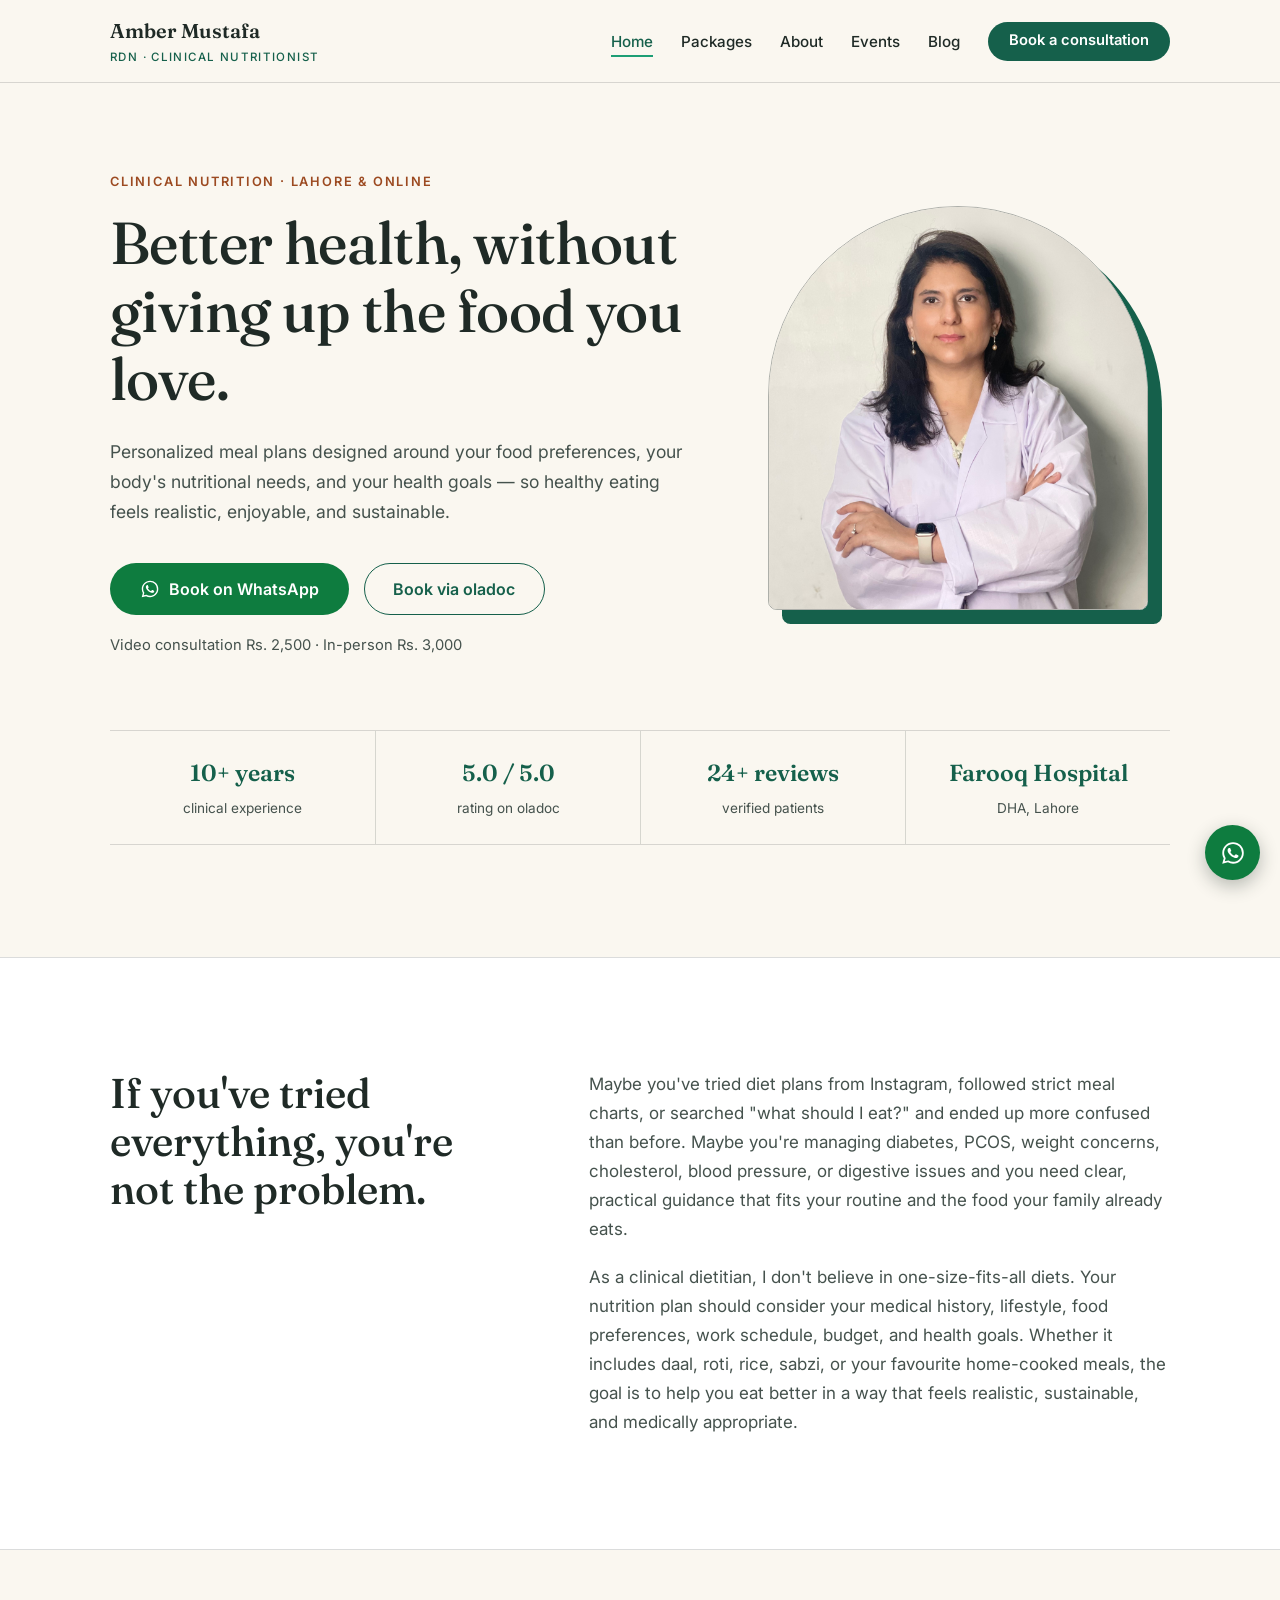
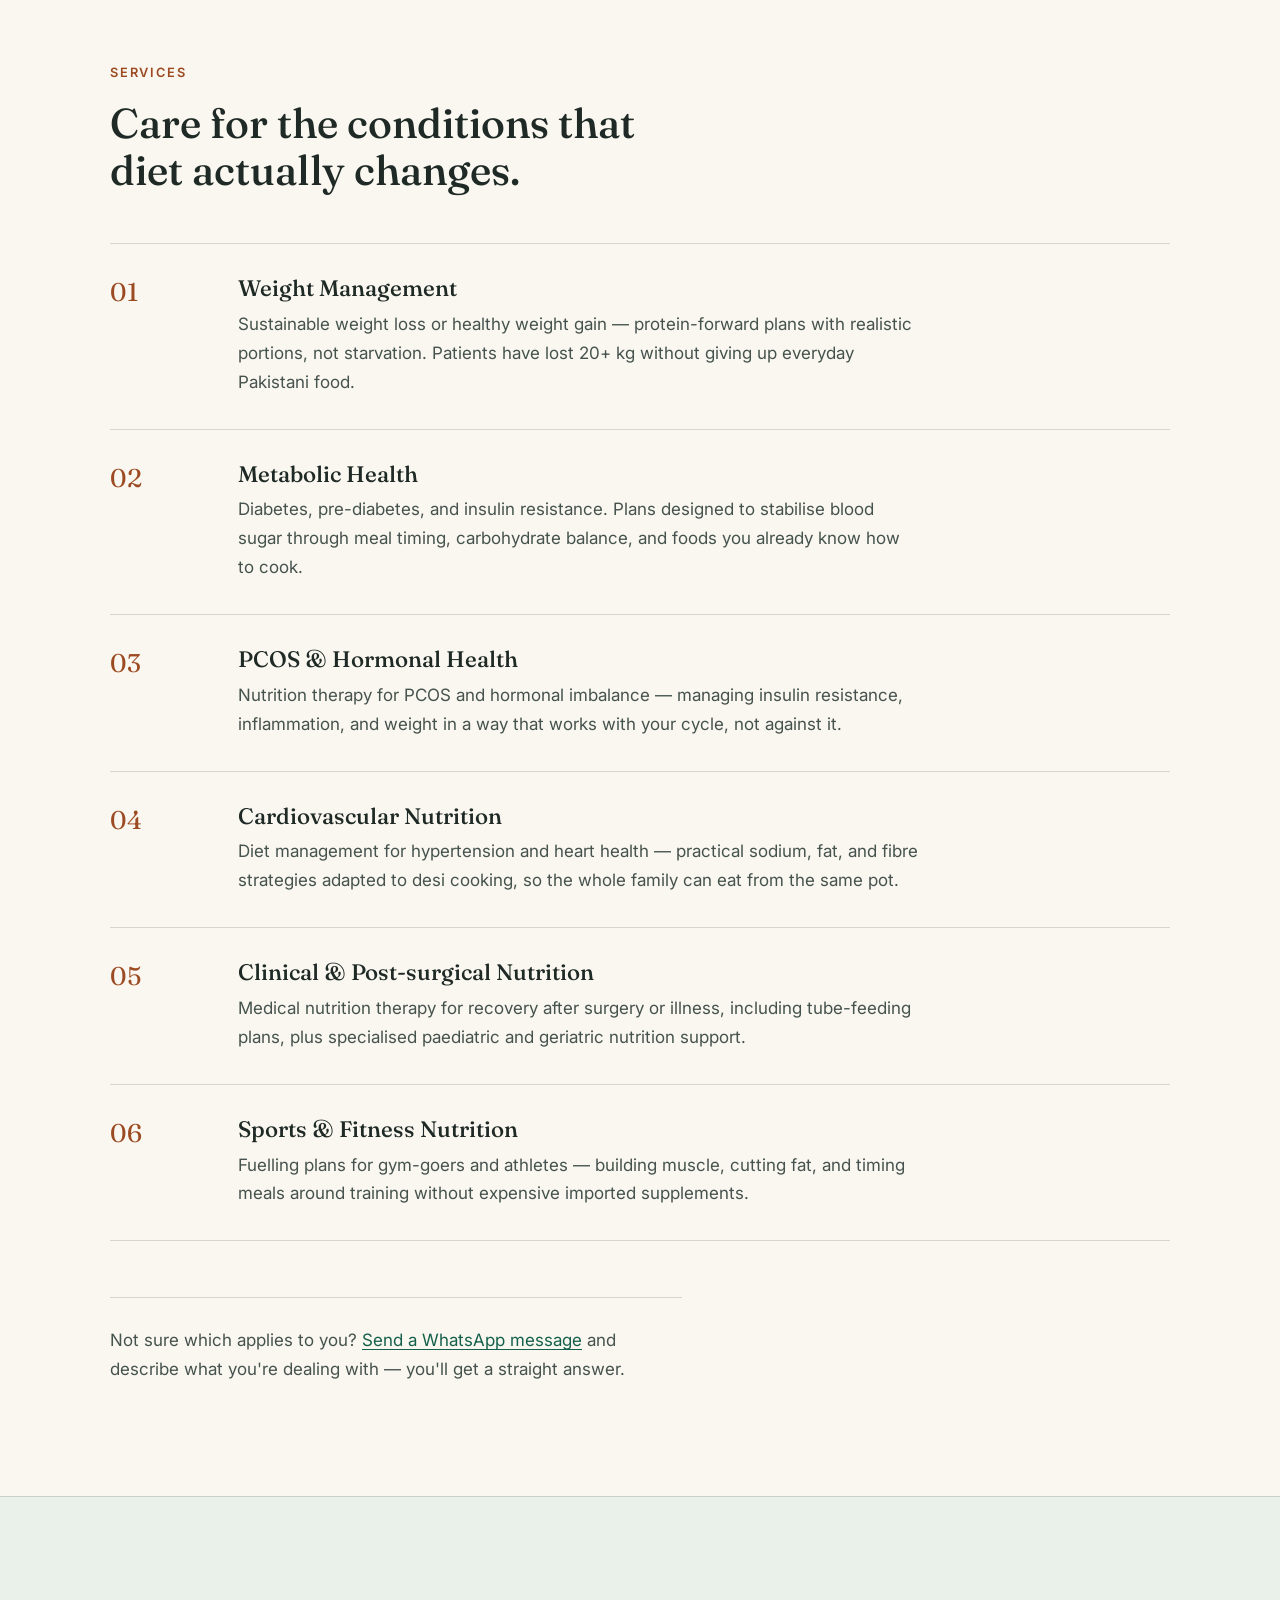
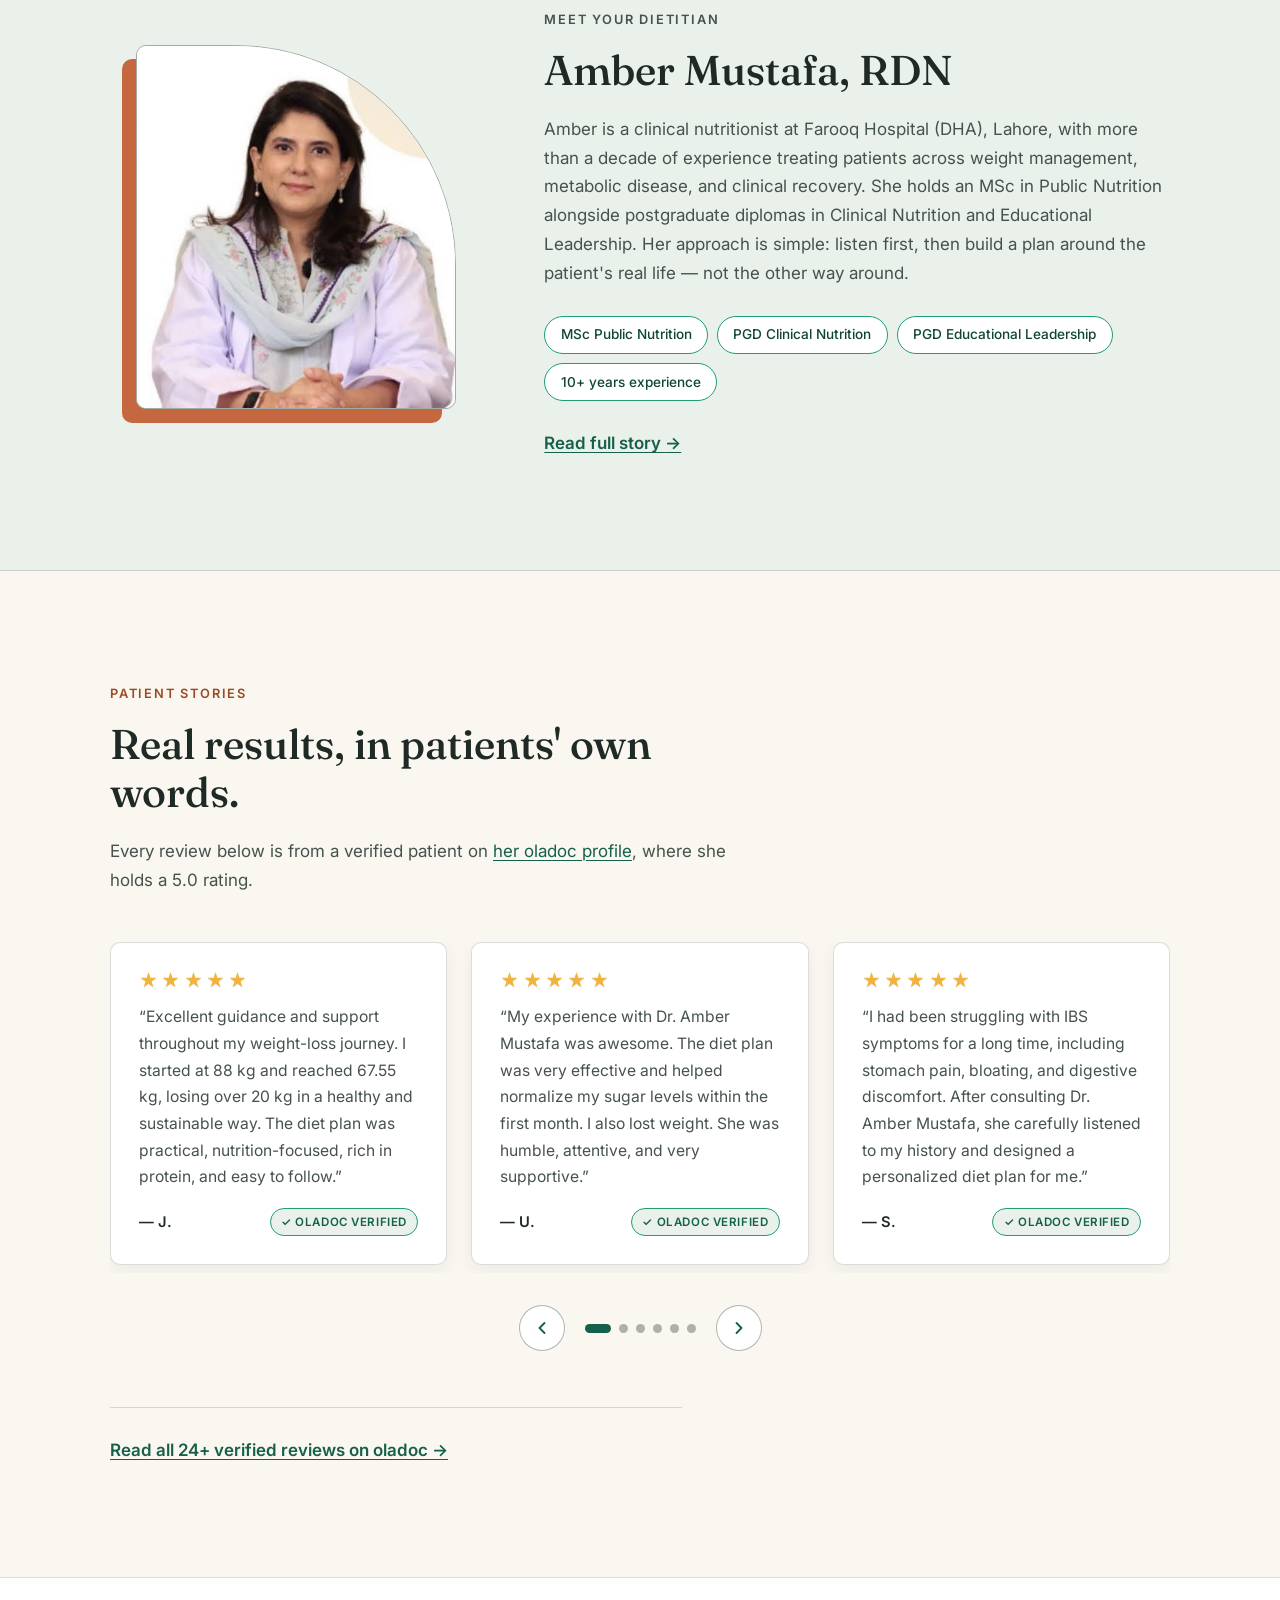
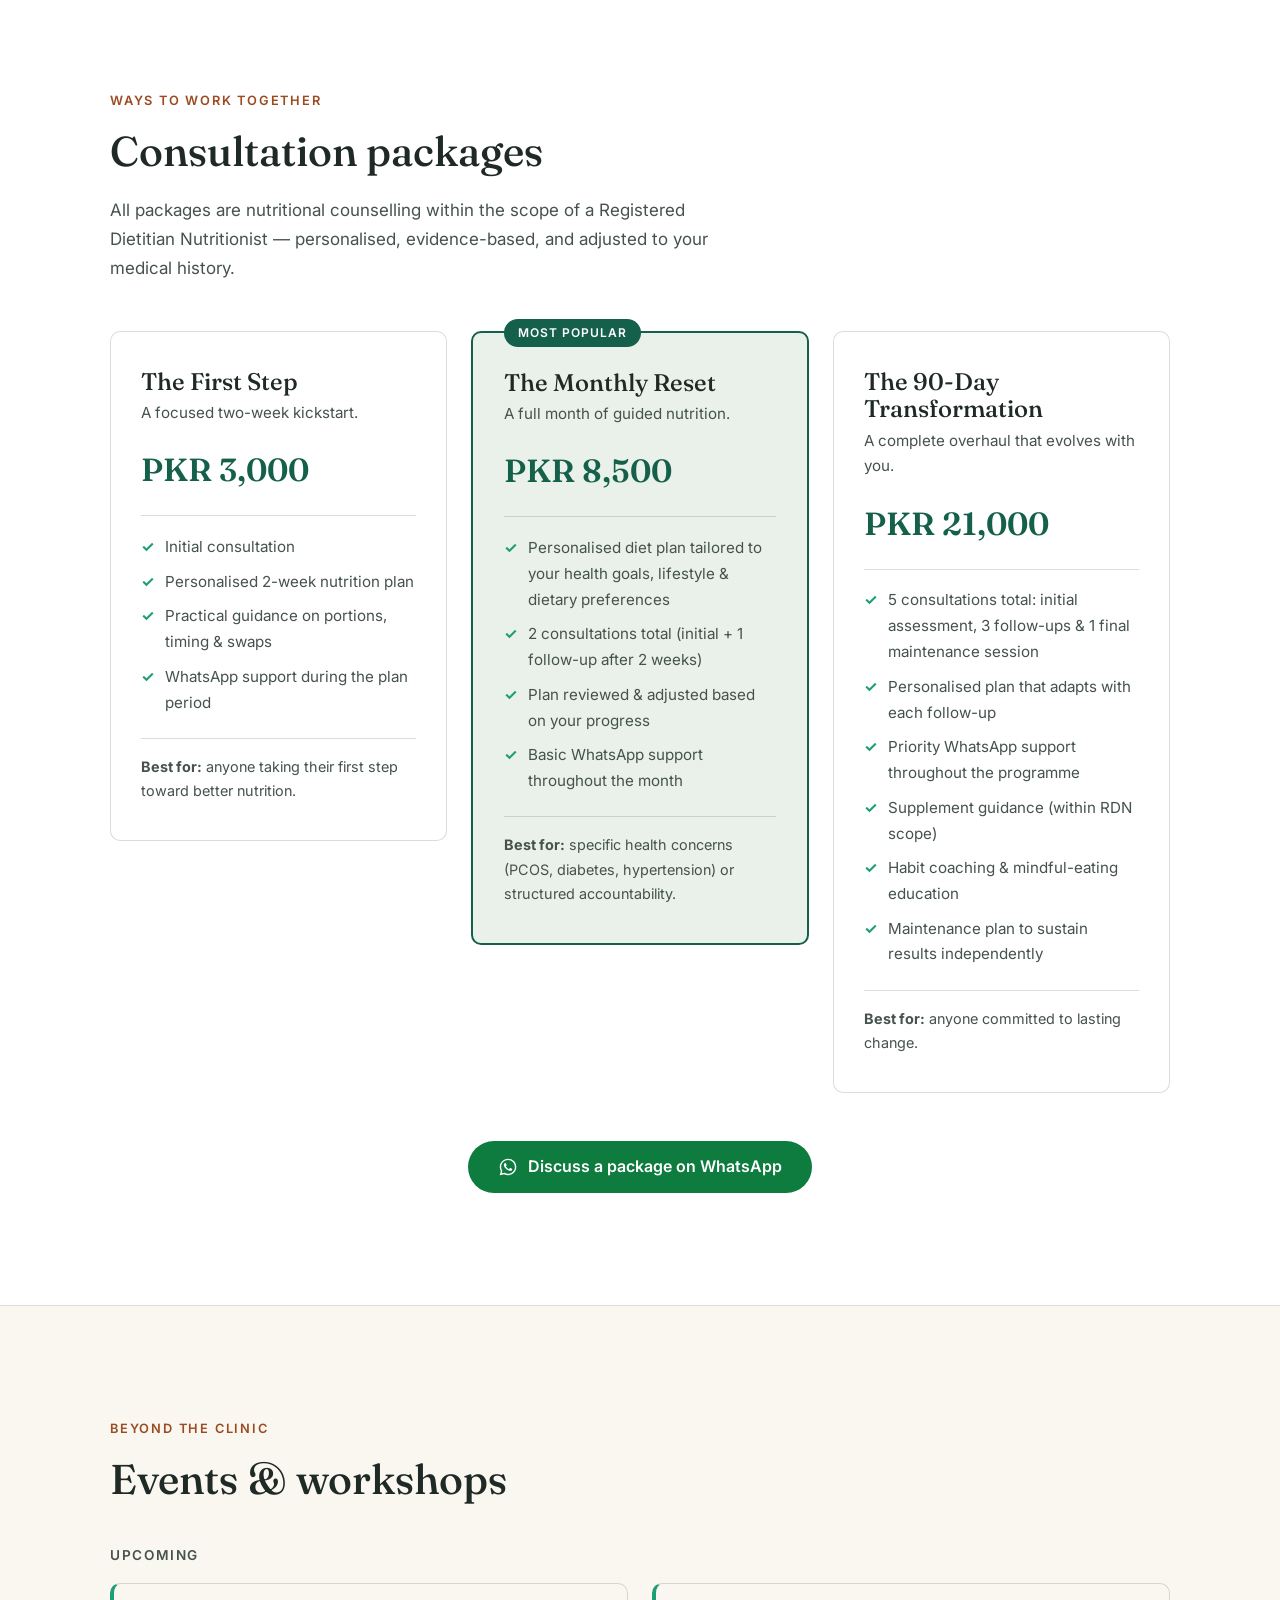
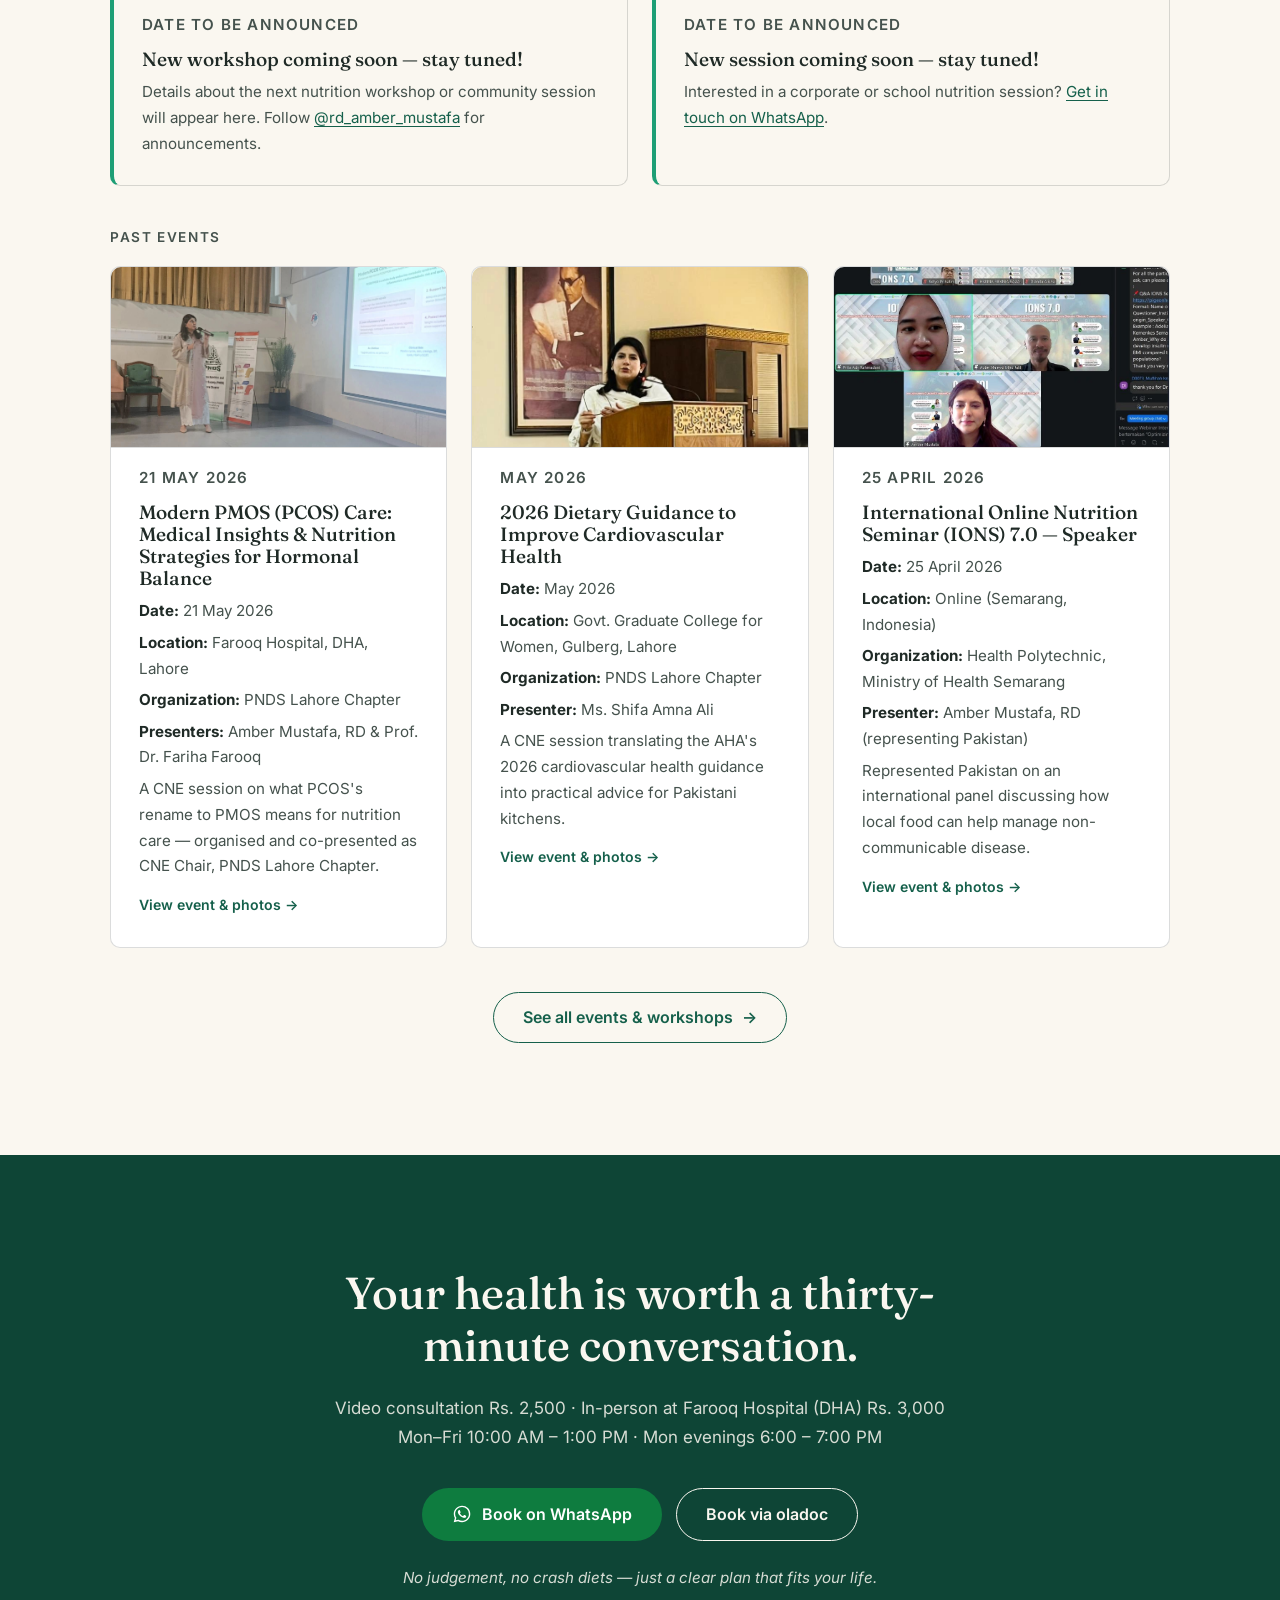
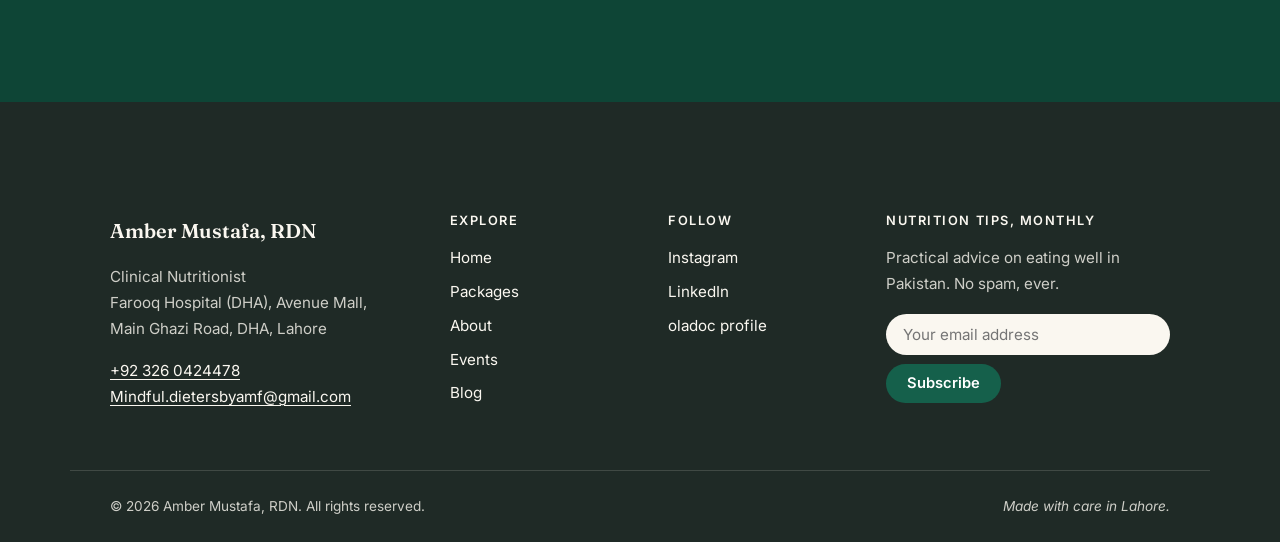
==== commit d52860d3: "update blog dates and swap hero photo" ====
--- a/index.html
+++ b/index.html
@@ -144,7 +144,7 @@
 
         <div class="hero-photo">
           <div class="photo-frame">
-            <img src="assets/images/amber-headshot.jpeg" alt="Amber Mustafa, RDN, clinical nutritionist in Lahore" width="509" height="580">
+            <img src="assets/images/amber-new.jpg" alt="Amber Mustafa, RDN, clinical nutritionist in Lahore" width="509" height="580">
           </div>
         </div>
       </div>
